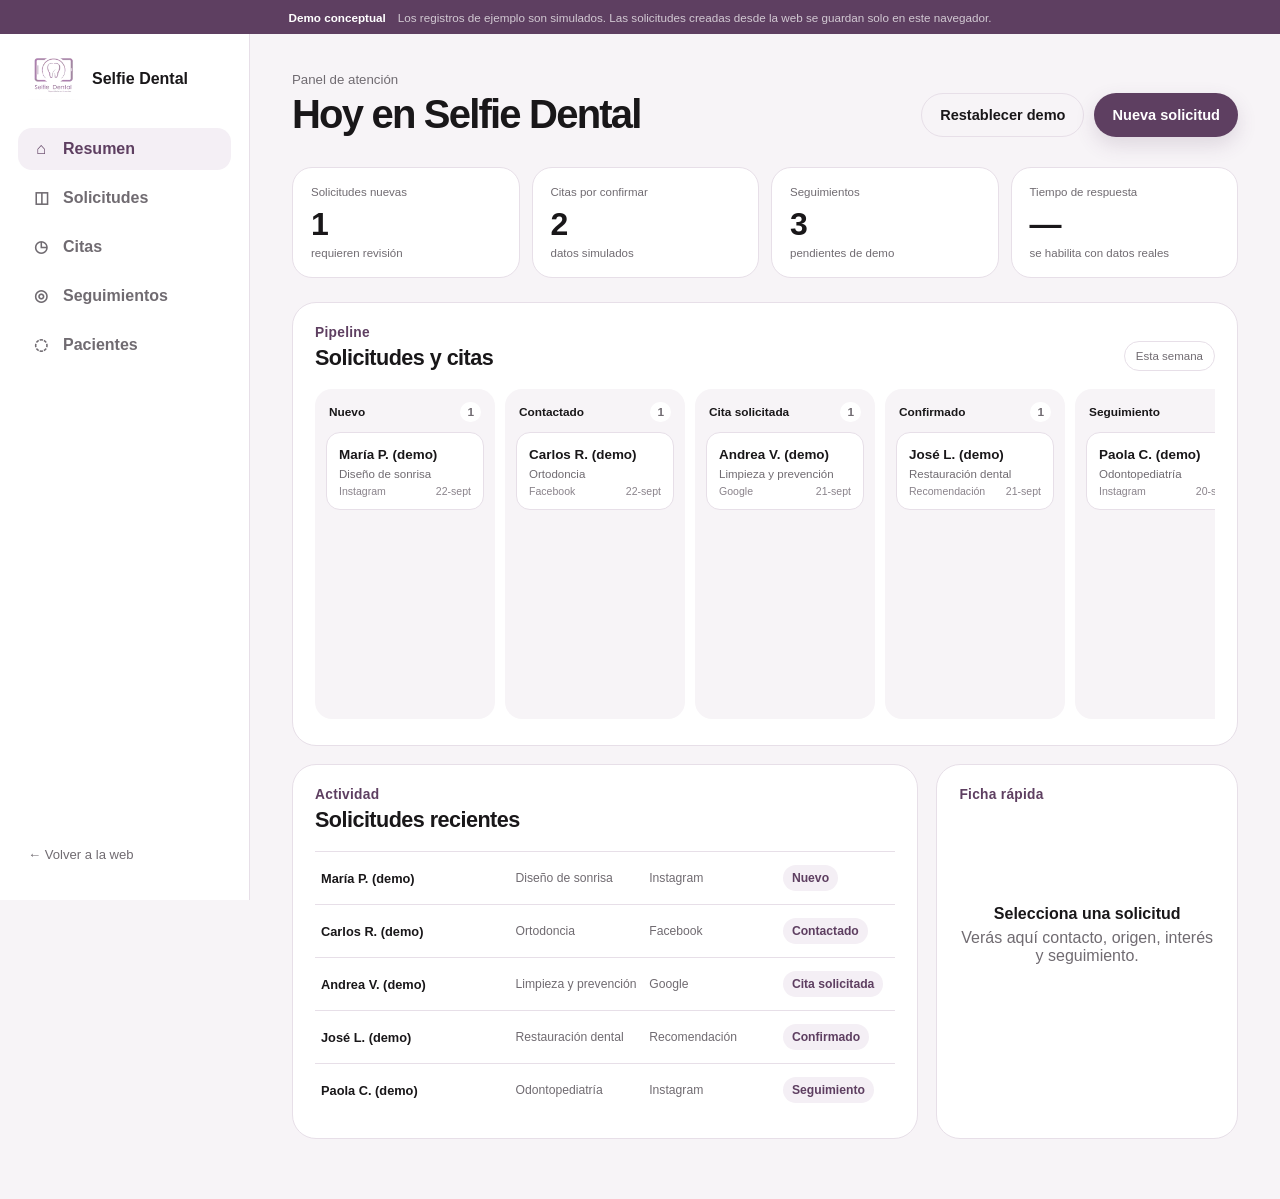
==== crm.html @ ddd836f1 "Add Selfie Dental web and CRM demo" ====
<!doctype html>
<html lang="es">
<head>
  <meta charset="utf-8" />
  <meta name="viewport" content="width=device-width,initial-scale=1" />
  <title>Selfie Dental — CRM demo</title>
  <link rel="stylesheet" href="styles.css" />
</head>
<body class="crm-body">
  <div class="crm-banner"><strong>Demo conceptual</strong><span>Los registros de ejemplo son simulados. Las solicitudes creadas desde la web se guardan solo en este navegador.</span></div>
  <div class="crm-layout">
    <aside class="crm-sidebar">
      <a href="index.html" class="crm-brand"><img src="assets/logo.webp" alt="Selfie Dental" /><span>Selfie Dental</span></a>
      <nav>
        <button class="side-item active"><span class="side-icon">⌂</span>Resumen</button>
        <button class="side-item"><span class="side-icon">◫</span>Solicitudes</button>
        <button class="side-item"><span class="side-icon">◷</span>Citas</button>
        <button class="side-item"><span class="side-icon">◎</span>Seguimientos</button>
        <button class="side-item"><span class="side-icon">◌</span>Pacientes</button>
      </nav>
      <div class="side-bottom"><a href="index.html">← Volver a la web</a></div>
    </aside>

    <main class="crm-main">
      <header class="crm-topbar">
        <div><p>Panel de atención</p><h1>Hoy en Selfie Dental</h1></div>
        <div class="crm-actions"><button class="link-button ghost" id="resetDemo">Restablecer demo</button><a class="link-button primary" href="index.html#tratamientos">Nueva solicitud</a></div>
      </header>

      <section class="metrics-row" aria-label="Métricas de demo">
        <article><small>Solicitudes nuevas</small><strong id="metricNew">0</strong><span>requieren revisión</span></article>
        <article><small>Citas por confirmar</small><strong>2</strong><span>datos simulados</span></article>
        <article><small>Seguimientos</small><strong>3</strong><span>pendientes de demo</span></article>
        <article><small>Tiempo de respuesta</small><strong>—</strong><span>se habilita con datos reales</span></article>
      </section>

      <section class="crm-section">
        <div class="crm-section-head"><div><p class="kicker">Pipeline</p><h2>Solicitudes y citas</h2></div><div class="filter-chip">Esta semana</div></div>
        <div class="pipeline" id="pipeline"></div>
      </section>

      <section class="crm-bottom-grid">
        <div class="crm-section recent-section">
          <div class="crm-section-head"><div><p class="kicker">Actividad</p><h2>Solicitudes recientes</h2></div></div>
          <div class="lead-table" id="leadTable"></div>
        </div>
        <aside class="crm-section focus-panel" id="leadDetail">
          <p class="kicker">Ficha rápida</p>
          <div class="empty-detail"><strong>Selecciona una solicitud</strong><span>Verás aquí contacto, origen, interés y seguimiento.</span></div>
        </aside>
      </section>
    </main>
  </div>
  <script src="crm.js"></script>
</body>
</html>
---- styles.css ----
:root{
  --lilac:#ab80ab;
  --plum:#5e3f61;
  --lavender:#f4eff5;
  --white:#fcfbfc;
  --ink:#191719;
  --muted:#706b71;
  --line:#e7dfe8;
  --green:#325843;
  --radius:26px;
  --shadow:0 24px 80px rgba(60,40,61,.12);
}
*{box-sizing:border-box}
html{scroll-behavior:smooth}
body{margin:0;background:var(--white);color:var(--ink);font-family:Manrope,"Avenir Next","Segoe UI",sans-serif;-webkit-font-smoothing:antialiased}
button,input,select,textarea{font:inherit}
button,a{color:inherit}
a{text-decoration:none}
button{cursor:pointer}
img{max-width:100%;display:block}
.section-shell{width:min(1400px,calc(100% - 64px));margin-inline:auto}
.kicker{margin:0 0 18px;color:var(--plum);font-size:.86rem;font-weight:700;letter-spacing:.02em}
.site-header{height:96px;width:min(1480px,calc(100% - 48px));margin:0 auto;display:grid;grid-template-columns:220px 1fr auto;align-items:center;gap:24px;position:relative;z-index:10}
.brand{display:flex;align-items:center;width:156px;height:62px;overflow:hidden}.brand img{width:140px;transform:translateY(-5px)}
.desktop-nav{display:flex;justify-content:center;gap:34px;font-size:.93rem}.desktop-nav a{position:relative;color:#4d494e}.desktop-nav a:after{content:"";position:absolute;left:0;right:100%;bottom:-8px;height:1px;background:var(--lilac);transition:right .25s ease}.desktop-nav a:hover:after{right:0}
.header-actions{display:flex;gap:10px;align-items:center}
.link-button{border:0;border-radius:999px;padding:13px 18px;display:inline-flex;align-items:center;justify-content:center;gap:8px;font-weight:700;font-size:.91rem;transition:transform .2s ease,box-shadow .2s ease,background .2s ease}.link-button:hover{transform:translateY(-1px)}
.link-button.primary{background:var(--plum);color:#fff;box-shadow:0 8px 20px rgba(94,63,97,.16)}.link-button.primary:hover{box-shadow:0 12px 28px rgba(94,63,97,.22)}
.link-button.ghost{background:transparent;border:1px solid var(--line)}.link-button.text-link{padding-inline:4px}.link-button.dark{background:var(--ink);color:#fff;margin-top:16px}.link-button.white{background:#fff;color:var(--plum)}.link-button.large{padding:16px 24px}
.hero{min-height:calc(100dvh - 96px);display:grid;grid-template-columns:.88fr 1.12fr;gap:56px;align-items:center;padding:54px 0 84px}
.hero-copy{padding-left:34px}.hero h1{font-size:clamp(3.6rem,6.8vw,7.8rem);line-height:.88;letter-spacing:-.065em;margin:0;max-width:780px;font-weight:650}.hero-lead{font-size:1.12rem;line-height:1.65;color:var(--muted);max-width:620px;margin:28px 0 0}.hero-actions{display:flex;align-items:center;gap:22px;margin-top:34px}.trust-row{display:flex;gap:25px;flex-wrap:wrap;margin-top:42px;font-size:.82rem;color:var(--muted)}.trust-row span{display:flex;align-items:center;gap:8px}.trust-row span:before{content:"";width:6px;height:6px;border-radius:50%;background:var(--lilac)}
.hero-visual{height:min(74dvh,780px);min-height:560px;position:relative;border-radius:42px;overflow:hidden;background:var(--lavender);box-shadow:var(--shadow)}.hero-photo{width:100%;height:100%;object-fit:cover;object-position:center;filter:saturate(.86) contrast(.96) brightness(1.03)}.visual-frame{position:absolute;inset:22px;border:1px solid rgba(255,255,255,.6);border-radius:29px;pointer-events:none}.hero-visual:after{content:"";position:absolute;inset:0;background:linear-gradient(180deg,rgba(25,23,25,0) 48%,rgba(25,23,25,.24));pointer-events:none}
.floating-card{position:absolute;z-index:2;background:rgba(252,251,252,.93);backdrop-filter:blur(18px);border:1px solid rgba(255,255,255,.8);border-radius:20px;box-shadow:0 18px 50px rgba(30,25,31,.13);display:flex;align-items:center;gap:12px}.appointment-card{left:28px;bottom:28px;padding:15px 18px}.location-card{right:28px;top:28px;padding:14px 18px;display:block}.floating-card small{display:block;color:var(--muted);font-size:.72rem;margin-bottom:3px}.floating-card strong{font-size:.9rem}.card-dot{width:10px;height:10px;border-radius:50%;background:var(--lilac);box-shadow:0 0 0 6px rgba(171,128,171,.16)}
.intent-strip{background:var(--lavender);padding:118px 0}.intent-inner{display:grid;grid-template-columns:.8fr 1.2fr;gap:90px}.intent-copy{position:sticky;top:140px;align-self:start}.intent-copy h2,.experience h2,.process h2,.services h2,.location h2{font-size:clamp(2.4rem,4.4vw,5.2rem);line-height:.96;letter-spacing:-.045em;margin:0}.intent-copy p:last-child{color:var(--muted);font-size:1rem;line-height:1.65;max-width:510px;margin-top:24px}.intent-list{border-top:1px solid rgba(94,63,97,.18)}.intent-item{width:100%;background:transparent;border:0;border-bottom:1px solid rgba(94,63,97,.18);padding:25px 4px;display:grid;grid-template-columns:48px 1fr auto;align-items:center;text-align:left;gap:16px;transition:padding .2s ease,background .2s ease}.intent-item:hover{padding-left:16px;background:rgba(255,255,255,.48)}.intent-item span{color:var(--lilac);font-size:.78rem}.intent-item strong{font-size:1.18rem}.intent-item small{color:var(--muted)}
.experience{padding:140px 0}.editorial-grid{display:grid;grid-template-columns:1.08fr .92fr;gap:80px;align-items:start}.editorial-copy>p:not(.kicker){max-width:700px;color:var(--muted);font-size:1.05rem;line-height:1.75;margin:28px 0}.clean-list{list-style:none;padding:0;margin:42px 0 0;display:grid;gap:16px}.clean-list li{display:flex;gap:13px;align-items:center;font-weight:650}.clean-list li span{width:9px;height:9px;border-radius:50%;background:var(--lilac)}
.editorial-media{display:grid;grid-template-columns:1fr 1fr;gap:18px;padding-top:74px}.portrait-card{grid-row:span 2;background:#fff;border:1px solid var(--line);border-radius:32px;overflow:hidden}.portrait-card img{width:100%;aspect-ratio:1/1.18;object-fit:cover;object-position:center}.portrait-meta{padding:22px}.portrait-meta small,.portrait-meta span{display:block;color:var(--muted);font-size:.78rem}.portrait-meta strong{display:block;margin:5px 0;font-size:1.05rem}.quote-card{background:var(--plum);color:#fff;border-radius:32px;padding:30px;min-height:260px;display:flex;flex-direction:column;justify-content:space-between}.quote-card p{font-size:1.8rem;line-height:1.05;letter-spacing:-.03em;margin:0}.quote-card span{font-size:.76rem;color:rgba(255,255,255,.68)}
.process{background:var(--ink);color:#fff;padding:132px 0}.process-grid{display:grid;grid-template-columns:.9fr 1.1fr;gap:100px}.process-intro .kicker{color:#d9bfdc}.process-intro p:not(.kicker){color:#bcb6bd;line-height:1.7;max-width:560px}.steps{list-style:none;margin:0;padding:0;border-top:1px solid rgba(255,255,255,.12)}.steps li{display:grid;grid-template-columns:56px 1fr;gap:20px;padding:24px 0;border-bottom:1px solid rgba(255,255,255,.12)}.steps>li>span{color:#cfa9d0;font-size:.76rem;padding-top:4px}.steps strong{font-size:1.15rem}.steps p{color:#aaa4ab;margin:6px 0 0;line-height:1.5}
.services{padding:140px 0}.services-head{display:grid;grid-template-columns:1.3fr .7fr;gap:70px;align-items:end;margin-bottom:62px}.services-head>p{color:var(--muted);line-height:1.7;max-width:430px}.service-grid{display:grid;grid-template-columns:1.2fr .8fr .8fr;grid-auto-rows:minmax(300px,auto);gap:16px}.service-card{border:1px solid var(--line);border-radius:30px;padding:28px;display:flex;flex-direction:column;background:#fff;min-height:300px}.service-card.large-card{grid-row:span 2;background:var(--lavender);min-height:616px}.service-index{font-size:.75rem;color:var(--lilac)}.service-card h3{font-size:2rem;letter-spacing:-.035em;margin:45px 0 14px}.large-card h3{font-size:3.7rem;margin-top:auto}.service-card p{color:var(--muted);line-height:1.6;max-width:390px}.service-card button{margin-top:auto;align-self:flex-start;border:0;background:transparent;color:var(--plum);padding:0;font-weight:750}
.conversion{padding:10px 0 130px}.conversion-card{background:var(--plum);color:#fff;border-radius:42px;padding:70px;display:grid;grid-template-columns:1fr auto;gap:70px;align-items:end;overflow:hidden;position:relative}.conversion-card:after{content:"";width:360px;height:360px;border:1px solid rgba(255,255,255,.16);border-radius:50%;position:absolute;right:-100px;top:-180px}.conversion-card .kicker{color:#dec8e0}.conversion-card h2{font-size:clamp(2.6rem,5vw,5.7rem);line-height:.95;letter-spacing:-.05em;margin:0;max-width:900px}
.location{padding:60px 0 140px;display:grid;grid-template-columns:.85fr 1.15fr;gap:80px;align-items:center}.location-copy>p:not(.kicker){color:var(--muted);line-height:1.7;max-width:580px}.location-actions{display:flex;gap:12px;margin-top:30px}.location-panel{height:520px;background:var(--lavender);border-radius:38px;position:relative;overflow:hidden;border:1px solid var(--line)}.map-pattern{position:absolute;inset:-50px;background-image:linear-gradient(28deg,transparent 46%,rgba(94,63,97,.08) 47%,rgba(94,63,97,.08) 49%,transparent 50%),linear-gradient(-28deg,transparent 46%,rgba(94,63,97,.08) 47%,rgba(94,63,97,.08) 49%,transparent 50%);background-size:90px 90px;transform:rotate(8deg)}.pin-card{position:absolute;left:50%;top:50%;transform:translate(-50%,-50%);background:#fff;border-radius:20px;padding:18px 22px;box-shadow:var(--shadow);display:flex;gap:13px;align-items:center}.pin{width:16px;height:16px;background:var(--plum);border-radius:50% 50% 50% 0;transform:rotate(-45deg)}.pin-card small{display:block;color:var(--muted);margin-top:4px}
.footer{border-top:1px solid var(--line);min-height:220px;padding:44px 0;display:flex;align-items:center;justify-content:space-between}.footer-brand img{width:120px;max-height:62px;object-fit:contain}.footer-brand p{margin:8px 0 0;color:var(--muted);font-size:.83rem}.footer-meta{display:flex;gap:24px;color:var(--muted);font-size:.82rem}
.booking-dialog{border:0;border-radius:34px;padding:0;width:min(760px,calc(100% - 28px));background:#fff;box-shadow:0 40px 120px rgba(30,20,31,.28)}.booking-dialog::backdrop{background:rgba(25,23,25,.54);backdrop-filter:blur(5px)}.booking-shell{padding:34px}.dialog-top{display:flex;justify-content:space-between;gap:20px;align-items:start}.dialog-top small{color:var(--lilac);font-weight:700}.dialog-top h2{font-size:2.4rem;letter-spacing:-.04em;margin:5px 0}.icon-close{width:42px;height:42px;border-radius:50%;border:1px solid var(--line);background:#fff;font-size:1.6rem;line-height:1}.dialog-lead{color:var(--muted);line-height:1.6;margin:0 0 28px}.form-grid{display:grid;grid-template-columns:1fr 1fr;gap:16px}.form-grid label{display:grid;gap:8px;font-size:.78rem;font-weight:750;color:#4e484f}.form-grid .wide{grid-column:1/-1}.form-grid input,.form-grid select,.form-grid textarea{border:1px solid var(--line);background:#fff;border-radius:15px;padding:14px 15px;outline:none;color:var(--ink)}.form-grid input:focus,.form-grid select:focus,.form-grid textarea:focus{border-color:var(--lilac);box-shadow:0 0 0 4px rgba(171,128,171,.13)}.form-note{margin-top:16px;padding:13px 15px;border-radius:14px;background:var(--lavender);color:var(--muted);font-size:.74rem;line-height:1.45}.dialog-actions{display:flex;gap:10px;margin-top:22px}.toast{position:fixed;left:50%;bottom:28px;transform:translate(-50%,120px);opacity:0;background:var(--ink);color:#fff;border-radius:999px;padding:13px 18px;font-size:.86rem;z-index:30;transition:.3s ease}.toast.show{transform:translate(-50%,0);opacity:1}
/* CRM */
.crm-body{background:#f7f4f7}.crm-banner{height:34px;background:var(--plum);color:#fff;display:flex;align-items:center;justify-content:center;gap:12px;font-size:.73rem}.crm-banner span{color:rgba(255,255,255,.72)}.crm-layout{min-height:calc(100dvh - 34px);display:grid;grid-template-columns:250px 1fr}.crm-sidebar{background:#fff;border-right:1px solid var(--line);padding:24px 18px;display:flex;flex-direction:column;position:sticky;top:0;height:calc(100dvh - 34px)}.crm-brand{display:flex;align-items:center;gap:12px;font-weight:800;padding:0 8px 28px}.crm-brand img{width:54px;height:42px;object-fit:contain}.crm-sidebar nav{display:grid;gap:6px}.side-item{border:0;background:transparent;border-radius:14px;padding:12px 13px;text-align:left;color:var(--muted);font-weight:680;display:flex;gap:12px;align-items:center}.side-item.active{background:var(--lavender);color:var(--plum)}.side-icon{width:20px;text-align:center}.side-bottom{margin-top:auto;padding:14px 10px;font-size:.82rem;color:var(--muted)}.crm-main{padding:38px 42px 60px;min-width:0}.crm-topbar{display:flex;justify-content:space-between;gap:20px;align-items:end;margin-bottom:30px}.crm-topbar p{margin:0;color:var(--muted);font-size:.83rem}.crm-topbar h1{margin:5px 0 0;font-size:2.5rem;letter-spacing:-.045em}.crm-actions{display:flex;gap:10px}.metrics-row{display:grid;grid-template-columns:repeat(4,1fr);gap:12px;margin-bottom:24px}.metrics-row article{background:#fff;border:1px solid var(--line);border-radius:20px;padding:18px}.metrics-row small,.metrics-row span{display:block;color:var(--muted);font-size:.72rem}.metrics-row strong{display:block;font-size:2rem;letter-spacing:-.04em;margin:8px 0 4px}.crm-section{background:#fff;border:1px solid var(--line);border-radius:24px;padding:22px}.crm-section-head{display:flex;align-items:end;justify-content:space-between;gap:20px;margin-bottom:18px}.crm-section-head .kicker{margin-bottom:5px}.crm-section-head h2{margin:0;font-size:1.35rem;letter-spacing:-.025em}.filter-chip{border:1px solid var(--line);padding:8px 11px;border-radius:999px;font-size:.72rem;color:var(--muted)}.pipeline{display:grid;grid-template-columns:repeat(5,minmax(180px,1fr));gap:10px;overflow:auto;padding-bottom:4px}.pipeline-col{background:#f7f4f7;border-radius:17px;padding:11px;min-height:330px}.pipeline-title{display:flex;justify-content:space-between;align-items:center;padding:2px 3px 10px;font-size:.74rem;font-weight:800}.count-badge{background:#fff;border-radius:999px;padding:3px 7px;color:var(--muted)}.lead-card{background:#fff;border:1px solid var(--line);border-radius:14px;padding:12px;margin-bottom:9px;cursor:pointer}.lead-card:hover{border-color:#cab3cc}.lead-card strong{font-size:.84rem}.lead-card p{font-size:.72rem;color:var(--muted);margin:5px 0}.lead-meta{display:flex;justify-content:space-between;gap:10px;color:#8a838b;font-size:.66rem}.crm-bottom-grid{display:grid;grid-template-columns:1.35fr .65fr;gap:18px;margin-top:18px}.lead-table{display:grid}.lead-row{display:grid;grid-template-columns:1.2fr .8fr .8fr .7fr;gap:12px;align-items:center;padding:13px 6px;border-top:1px solid var(--line);font-size:.76rem;cursor:pointer}.lead-row:hover{background:#fcfafd}.lead-row strong{font-size:.8rem}.lead-row span{color:var(--muted)}.status-pill{justify-self:start;border-radius:999px;padding:6px 9px;background:var(--lavender);color:var(--plum)!important;font-weight:750}.focus-panel{min-height:320px}.empty-detail{height:230px;display:flex;flex-direction:column;align-items:center;justify-content:center;text-align:center;color:var(--muted);gap:6px}.empty-detail strong{color:var(--ink)}.detail-card h3{font-size:1.55rem;letter-spacing:-.03em;margin:7px 0 4px}.detail-card>span{color:var(--muted);font-size:.77rem}.detail-list{margin-top:22px;display:grid;gap:12px}.detail-row{display:flex;justify-content:space-between;gap:16px;padding-bottom:10px;border-bottom:1px solid var(--line);font-size:.76rem}.detail-row span:first-child{color:var(--muted)}.detail-actions{display:grid;grid-template-columns:1fr 1fr;gap:8px;margin-top:18px}.detail-actions button{border:1px solid var(--line);background:#fff;border-radius:12px;padding:10px;font-weight:700;font-size:.74rem}
@media(max-width:1080px){.site-header{grid-template-columns:160px 1fr}.desktop-nav{display:none}.header-actions{justify-self:end}.hero{grid-template-columns:1fr;min-height:auto;padding-top:40px}.hero-copy{padding-left:0}.hero-visual{height:650px}.intent-inner,.editorial-grid,.process-grid,.location{grid-template-columns:1fr;gap:60px}.intent-copy{position:static}.services-head{grid-template-columns:1fr}.service-grid{grid-template-columns:1fr 1fr}.large-card{grid-column:1/-1!important;grid-row:auto!important;min-height:440px!important}.conversion-card{grid-template-columns:1fr}.metrics-row{grid-template-columns:1fr 1fr}.crm-layout{grid-template-columns:78px 1fr}.crm-sidebar{padding:18px 10px}.crm-brand span,.side-item:not(.active){font-size:0}.side-item{justify-content:center}.side-item.active{font-size:0}.side-icon{font-size:1rem}.side-bottom{display:none}.crm-main{padding:30px 24px}.crm-bottom-grid{grid-template-columns:1fr}}
@media(max-width:720px){.section-shell{width:min(100% - 30px,1400px)}.site-header{height:80px;width:calc(100% - 28px);grid-template-columns:110px 1fr}.brand{width:110px;height:52px}.brand img{width:105px}.desktop-only{display:none!important}.link-button{font-size:.8rem;padding:11px 14px}.hero{padding:34px 0 60px;gap:36px}.hero h1{font-size:clamp(3.25rem,16vw,5.6rem)}.hero-lead{font-size:1rem}.hero-actions{align-items:flex-start;flex-direction:column;gap:10px}.trust-row{margin-top:28px;gap:12px 20px}.hero-visual{height:470px;min-height:0;border-radius:28px}.visual-frame{inset:14px;border-radius:19px}.appointment-card{left:18px;bottom:18px}.location-card{display:none}.intent-strip{padding:82px 0}.intent-item{grid-template-columns:36px 1fr}.intent-item small{display:none}.experience,.services{padding:90px 0}.editorial-media{grid-template-columns:1fr;padding-top:0}.portrait-card{grid-row:auto}.quote-card{min-height:220px}.process{padding:88px 0}.service-grid{grid-template-columns:1fr}.large-card{grid-column:auto!important;min-height:390px!important}.large-card h3{font-size:2.7rem}.conversion{padding-bottom:90px}.conversion-card{padding:38px 28px;border-radius:28px;gap:34px}.location{padding:20px 0 90px}.location-actions{flex-direction:column;align-items:flex-start}.location-panel{height:380px}.footer{align-items:flex-start;gap:40px;flex-direction:column}.footer-meta{flex-wrap:wrap}.form-grid{grid-template-columns:1fr}.form-grid .wide{grid-column:auto}.booking-shell{padding:24px}.dialog-actions{flex-direction:column}.crm-banner{height:auto;padding:8px 12px;text-align:center;flex-direction:column;gap:2px}.crm-layout{grid-template-columns:1fr}.crm-sidebar{display:none}.crm-main{padding:22px 14px 40px}.crm-topbar{align-items:flex-start;flex-direction:column}.crm-topbar h1{font-size:2rem}.crm-actions{width:100%;flex-wrap:wrap}.metrics-row{grid-template-columns:1fr 1fr}.metrics-row article{padding:14px}.pipeline{grid-template-columns:repeat(5,230px)}.crm-bottom-grid{grid-template-columns:1fr}.lead-row{grid-template-columns:1fr .8fr}.lead-row>*:nth-child(3),.lead-row>*:nth-child(4){display:none}}
@media(prefers-reduced-motion:reduce){*{scroll-behavior:auto!important;transition:none!important}}
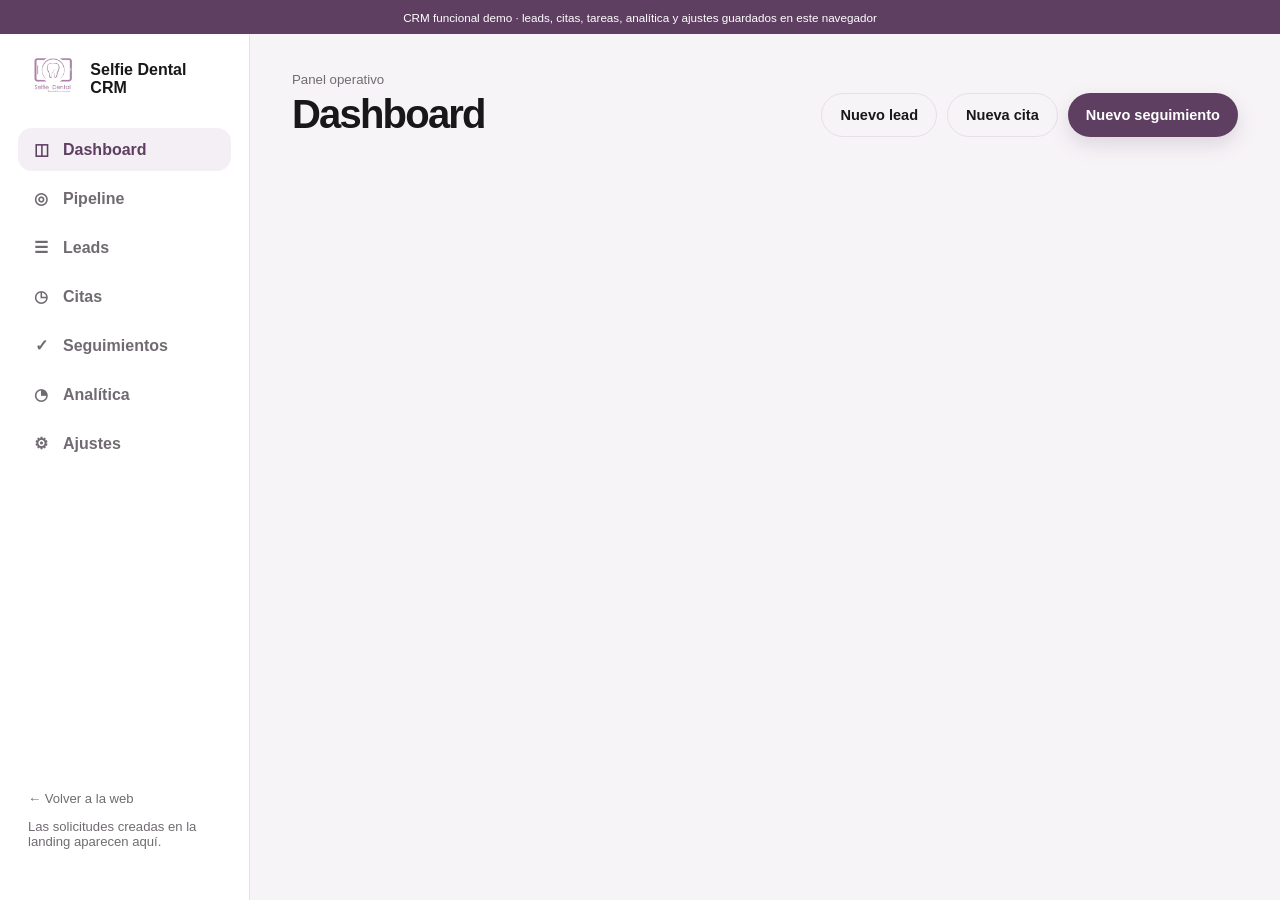
==== commit 2f10a706: "Build functional CRM shell" ====
--- a/crm.html
+++ b/crm.html
@@ -1,56 +1 @@
-<!doctype html>
-<html lang="es">
-<head>
-  <meta charset="utf-8" />
-  <meta name="viewport" content="width=device-width,initial-scale=1" />
-  <title>Selfie Dental — CRM demo</title>
-  <link rel="stylesheet" href="styles.css" />
-</head>
-<body class="crm-body">
-  <div class="crm-banner"><strong>Demo conceptual</strong><span>Los registros de ejemplo son simulados. Las solicitudes creadas desde la web se guardan solo en este navegador.</span></div>
-  <div class="crm-layout">
-    <aside class="crm-sidebar">
-      <a href="index.html" class="crm-brand"><img src="assets/logo.webp" alt="Selfie Dental" /><span>Selfie Dental</span></a>
-      <nav>
-        <button class="side-item active"><span class="side-icon">⌂</span>Resumen</button>
-        <button class="side-item"><span class="side-icon">◫</span>Solicitudes</button>
-        <button class="side-item"><span class="side-icon">◷</span>Citas</button>
-        <button class="side-item"><span class="side-icon">◎</span>Seguimientos</button>
-        <button class="side-item"><span class="side-icon">◌</span>Pacientes</button>
-      </nav>
-      <div class="side-bottom"><a href="index.html">← Volver a la web</a></div>
-    </aside>
-
-    <main class="crm-main">
-      <header class="crm-topbar">
-        <div><p>Panel de atención</p><h1>Hoy en Selfie Dental</h1></div>
-        <div class="crm-actions"><button class="link-button ghost" id="resetDemo">Restablecer demo</button><a class="link-button primary" href="index.html#tratamientos">Nueva solicitud</a></div>
-      </header>
-
-      <section class="metrics-row" aria-label="Métricas de demo">
-        <article><small>Solicitudes nuevas</small><strong id="metricNew">0</strong><span>requieren revisión</span></article>
-        <article><small>Citas por confirmar</small><strong>2</strong><span>datos simulados</span></article>
-        <article><small>Seguimientos</small><strong>3</strong><span>pendientes de demo</span></article>
-        <article><small>Tiempo de respuesta</small><strong>—</strong><span>se habilita con datos reales</span></article>
-      </section>
-
-      <section class="crm-section">
-        <div class="crm-section-head"><div><p class="kicker">Pipeline</p><h2>Solicitudes y citas</h2></div><div class="filter-chip">Esta semana</div></div>
-        <div class="pipeline" id="pipeline"></div>
-      </section>
-
-      <section class="crm-bottom-grid">
-        <div class="crm-section recent-section">
-          <div class="crm-section-head"><div><p class="kicker">Actividad</p><h2>Solicitudes recientes</h2></div></div>
-          <div class="lead-table" id="leadTable"></div>
-        </div>
-        <aside class="crm-section focus-panel" id="leadDetail">
-          <p class="kicker">Ficha rápida</p>
-          <div class="empty-detail"><strong>Selecciona una solicitud</strong><span>Verás aquí contacto, origen, interés y seguimiento.</span></div>
-        </aside>
-      </section>
-    </main>
-  </div>
-  <script src="crm.js"></script>
-</body>
-</html>
+<!doctype html><html lang="es"><head><meta charset="utf-8"><meta name="viewport" content="width=device-width,initial-scale=1"><meta name="description" content="CRM funcional demo para Selfie Dental"><title>CRM · Selfie Dental</title><link rel="stylesheet" href="styles.css"></head><body class="crm-body"><div class="crm-banner">CRM funcional demo · leads, citas, tareas, analítica y ajustes guardados en este navegador</div><div class="crm-layout"><aside class="crm-sidebar"><div class="crm-brand"><img src="assets/logo.webp" alt="Selfie Dental"><span>Selfie Dental CRM</span></div><nav><button class="side-item active" data-view="dashboard"><span class="side-icon">◫</span><span>Dashboard</span></button><button class="side-item" data-view="pipeline"><span class="side-icon">◎</span><span>Pipeline</span></button><button class="side-item" data-view="leads"><span class="side-icon">☰</span><span>Leads</span></button><button class="side-item" data-view="appointments"><span class="side-icon">◷</span><span>Citas</span></button><button class="side-item" data-view="tasks"><span class="side-icon">✓</span><span>Seguimientos</span></button><button class="side-item" data-view="analytics"><span class="side-icon">◔</span><span>Analítica</span></button><button class="side-item" data-view="settings"><span class="side-icon">⚙</span><span>Ajustes</span></button></nav><div class="side-bottom"><a href="index.html">← Volver a la web</a><p>Las solicitudes creadas en la landing aparecen aquí.</p></div></aside><main class="crm-main"><div class="crm-topbar"><div><p id="crmCaption">Panel operativo</p><h1 id="crmTitle">Dashboard</h1></div><div class="crm-actions"><button class="link-button ghost" id="openLeadBtn">Nuevo lead</button><button class="link-button ghost" id="openAppointmentBtn">Nueva cita</button><button class="link-button primary" id="openTaskBtn">Nuevo seguimiento</button></div></div><div id="crmView"></div></main></div><dialog class="booking-dialog crm-modal" id="entityDialog"><form class="booking-shell" id="entityForm"><div class="dialog-top"><div><small>Selfie Dental CRM</small><h2 id="dialogTitle">Nuevo registro</h2></div><button type="button" class="icon-close" id="closeEntityDialog">&times;</button></div><input type="hidden" name="mode"><input type="hidden" name="entityType"><input type="hidden" name="entityId"><div class="form-grid" id="entityFields"></div><div class="dialog-actions"><button type="submit" class="link-button primary large">Guardar</button><button type="button" class="link-button ghost large" id="cancelEntityDialog">Cancelar</button></div></form></dialog><div class="toast" id="crmToast"></div><script src="crm.js"></script></body></html>
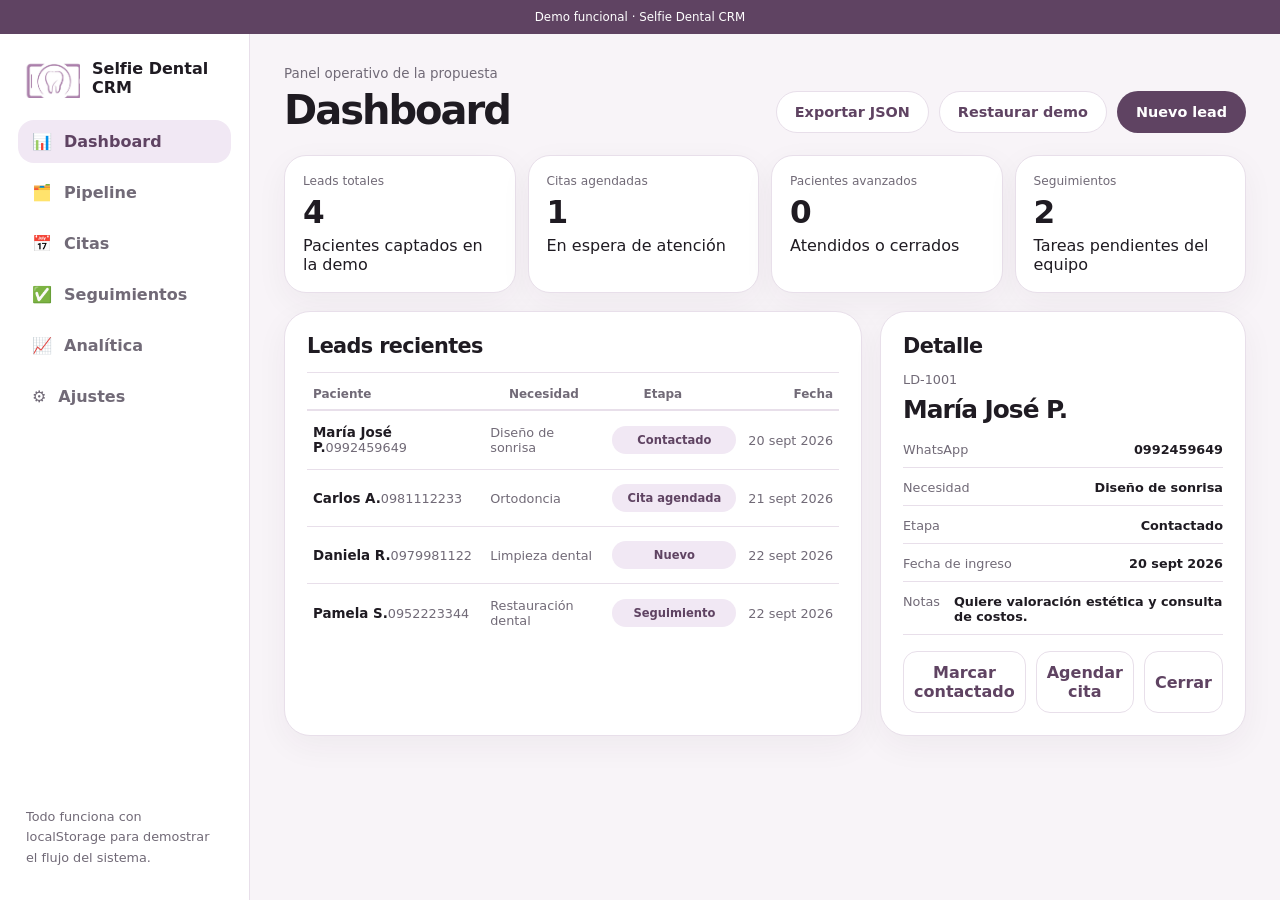
==== commit 21c8073a: "feat: update Selfie Dental demo to v4" ====
--- a/crm.html
+++ b/crm.html
@@ -1 +1,212 @@
-<!doctype html><html lang="es"><head><meta charset="utf-8"><meta name="viewport" content="width=device-width,initial-scale=1"><meta name="description" content="CRM funcional demo para Selfie Dental"><title>CRM · Selfie Dental</title><link rel="stylesheet" href="styles.css"></head><body class="crm-body"><div class="crm-banner">CRM funcional demo · leads, citas, tareas, analítica y ajustes guardados en este navegador</div><div class="crm-layout"><aside class="crm-sidebar"><div class="crm-brand"><img src="assets/logo.webp" alt="Selfie Dental"><span>Selfie Dental CRM</span></div><nav><button class="side-item active" data-view="dashboard"><span class="side-icon">◫</span><span>Dashboard</span></button><button class="side-item" data-view="pipeline"><span class="side-icon">◎</span><span>Pipeline</span></button><button class="side-item" data-view="leads"><span class="side-icon">☰</span><span>Leads</span></button><button class="side-item" data-view="appointments"><span class="side-icon">◷</span><span>Citas</span></button><button class="side-item" data-view="tasks"><span class="side-icon">✓</span><span>Seguimientos</span></button><button class="side-item" data-view="analytics"><span class="side-icon">◔</span><span>Analítica</span></button><button class="side-item" data-view="settings"><span class="side-icon">⚙</span><span>Ajustes</span></button></nav><div class="side-bottom"><a href="index.html">← Volver a la web</a><p>Las solicitudes creadas en la landing aparecen aquí.</p></div></aside><main class="crm-main"><div class="crm-topbar"><div><p id="crmCaption">Panel operativo</p><h1 id="crmTitle">Dashboard</h1></div><div class="crm-actions"><button class="link-button ghost" id="openLeadBtn">Nuevo lead</button><button class="link-button ghost" id="openAppointmentBtn">Nueva cita</button><button class="link-button primary" id="openTaskBtn">Nuevo seguimiento</button></div></div><div id="crmView"></div></main></div><dialog class="booking-dialog crm-modal" id="entityDialog"><form class="booking-shell" id="entityForm"><div class="dialog-top"><div><small>Selfie Dental CRM</small><h2 id="dialogTitle">Nuevo registro</h2></div><button type="button" class="icon-close" id="closeEntityDialog">&times;</button></div><input type="hidden" name="mode"><input type="hidden" name="entityType"><input type="hidden" name="entityId"><div class="form-grid" id="entityFields"></div><div class="dialog-actions"><button type="submit" class="link-button primary large">Guardar</button><button type="button" class="link-button ghost large" id="cancelEntityDialog">Cancelar</button></div></form></dialog><div class="toast" id="crmToast"></div><script src="crm.js"></script></body></html>+<!doctype html>
+<html lang="es">
+<head>
+  <meta charset="utf-8" />
+  <meta name="viewport" content="width=device-width,initial-scale=1" />
+  <meta name="description" content="CRM demo Selfie Dental" />
+  <title>CRM — Selfie Dental</title>
+  <link rel="stylesheet" href="styles.css" />
+</head>
+<body class="crm-body">
+  <div class="crm-banner">Demo funcional · Selfie Dental CRM</div>
+  <div class="crm-layout">
+    <aside class="crm-sidebar">
+      <div class="crm-brand">
+        <img src="assets/logo-symbol.png" alt="Selfie Dental" />
+        <span>Selfie Dental CRM</span>
+      </div>
+      <nav>
+        <button class="side-item active" data-view="dashboard"><span>📊</span><span>Dashboard</span></button>
+        <button class="side-item" data-view="pipeline"><span>🗂️</span><span>Pipeline</span></button>
+        <button class="side-item" data-view="appointments"><span>📅</span><span>Citas</span></button>
+        <button class="side-item" data-view="tasks"><span>✅</span><span>Seguimientos</span></button>
+        <button class="side-item" data-view="analytics"><span>📈</span><span>Analítica</span></button>
+        <button class="side-item" data-view="settings"><span>⚙️</span><span>Ajustes</span></button>
+      </nav>
+      <div class="side-bottom">
+        Todo funciona con localStorage para demostrar el flujo del sistema.
+      </div>
+    </aside>
+
+    <main class="crm-main">
+      <div class="crm-topbar">
+        <div>
+          <p>Panel operativo de la propuesta</p>
+          <h1 id="viewTitle">Dashboard</h1>
+        </div>
+        <div class="crm-actions">
+          <button class="link-button ghost" id="exportDataBtn">Exportar JSON</button>
+          <button class="link-button ghost" id="seedDemoBtn">Restaurar demo</button>
+          <button class="link-button primary" id="newLeadBtn">Nuevo lead</button>
+        </div>
+      </div>
+
+      <section id="dashboardView" class="view-section">
+        <div class="metrics-row" id="metricsRow"></div>
+        <div class="crm-bottom-grid">
+          <section class="crm-section">
+            <div class="crm-section-head"><h2>Leads recientes</h2></div>
+            <div id="recentLeads" class="lead-table"></div>
+          </section>
+          <section class="crm-section">
+            <div class="crm-section-head"><h2>Detalle</h2></div>
+            <div id="leadDetail" class="empty-detail"><strong>Selecciona un lead</strong><span>Haz clic en cualquier lead para ver su detalle.</span></div>
+          </section>
+        </div>
+      </section>
+
+      <section id="pipelineView" class="view-section hidden">
+        <section class="crm-section">
+          <div class="crm-section-head"><h2>Pipeline de pacientes</h2></div>
+          <div id="pipelineBoard" class="pipeline"></div>
+        </section>
+      </section>
+
+      <section id="appointmentsView" class="view-section hidden">
+        <section class="crm-section">
+          <div class="crm-section-head">
+            <h2>Citas agendadas</h2>
+            <button class="link-button ghost" id="newAppointmentBtn">Nueva cita</button>
+          </div>
+          <div id="appointmentsTable"></div>
+        </section>
+      </section>
+
+      <section id="tasksView" class="view-section hidden">
+        <section class="crm-section">
+          <div class="crm-section-head">
+            <h2>Seguimientos y tareas</h2>
+            <button class="link-button ghost" id="newTaskBtn">Nueva tarea</button>
+          </div>
+          <div id="tasksList" class="task-list"></div>
+        </section>
+      </section>
+
+      <section id="analyticsView" class="view-section hidden">
+        <div class="full-width-grid crm-bottom-grid">
+          <section class="crm-section">
+            <div class="crm-section-head"><h2>Conversión por etapa</h2></div>
+            <div id="analyticsBars" class="bar-list"></div>
+          </section>
+          <section class="crm-section">
+            <div class="crm-section-head"><h2>Resumen</h2></div>
+            <div id="analyticsSummary" class="detail-list"></div>
+          </section>
+        </div>
+      </section>
+
+      <section id="settingsView" class="view-section hidden">
+        <div class="full-width-grid crm-bottom-grid">
+          <section class="crm-section">
+            <div class="crm-section-head"><h2>Canales conectados</h2></div>
+            <div class="detail-list">
+              <div class="detail-row"><span>Sitio web</span><strong>Activo</strong></div>
+              <div class="detail-row"><span>WhatsApp</span><strong>Listo para integrar</strong></div>
+              <div class="detail-row"><span>Base de pacientes</span><strong>Demo local</strong></div>
+            </div>
+            <p class="helper-text">Aquí podrían ir integraciones reales con WhatsApp, usuarios, permisos, recordatorios y automatizaciones.</p>
+          </section>
+          <section class="crm-section">
+            <div class="crm-section-head"><h2>Acciones rápidas</h2></div>
+            <div class="settings-actions">
+              <button class="link-button ghost" id="clearStorageBtn">Vaciar localStorage</button>
+              <a class="link-button ghost" href="index.html">Volver a la web</a>
+            </div>
+          </section>
+        </div>
+      </section>
+    </main>
+  </div>
+
+  <dialog class="booking-dialog crm-modal" id="leadDialog">
+    <div class="booking-shell">
+      <div class="dialog-top">
+        <div><small>Lead</small><h2>Crear nuevo lead</h2></div>
+        <button class="icon-close" type="button" data-close-dialog="leadDialog">×</button>
+      </div>
+      <form id="leadForm" class="form-grid">
+        <label>Nombre<input name="name" required type="text" /></label>
+        <label>WhatsApp<input name="phone" required type="tel" /></label>
+        <label>Necesidad
+          <select name="intent">
+            <option>Diseño de sonrisa</option>
+            <option>Ortodoncia</option>
+            <option>Limpieza dental</option>
+            <option>Restauración dental</option>
+            <option>Odontopediatría</option>
+            <option>Valoración por molestia</option>
+          </select>
+        </label>
+        <label>Etapa
+          <select name="stage">
+            <option value="new">Nuevo</option>
+            <option value="contacted">Contactado</option>
+            <option value="scheduled">Cita agendada</option>
+            <option value="attended">Atendido</option>
+            <option value="followup">Seguimiento</option>
+            <option value="closed">Cerrado</option>
+          </select>
+        </label>
+        <label class="wide">Notas<textarea name="notes" rows="4"></textarea></label>
+        <div class="wide dialog-actions"><button class="link-button primary" type="submit">Guardar lead</button></div>
+      </form>
+    </div>
+  </dialog>
+
+  <dialog class="booking-dialog crm-modal" id="appointmentDialog">
+    <div class="booking-shell">
+      <div class="dialog-top">
+        <div><small>Cita</small><h2>Agendar cita</h2></div>
+        <button class="icon-close" type="button" data-close-dialog="appointmentDialog">×</button>
+      </div>
+      <form id="appointmentForm" class="form-grid">
+        <label>Paciente<input name="patient" required type="text" /></label>
+        <label>Servicio<input name="service" required type="text" /></label>
+        <label>Fecha<input name="date" required type="date" /></label>
+        <label>Hora<input name="time" required type="time" /></label>
+        <label>Estado
+          <select name="status">
+            <option>Confirmada</option>
+            <option>Pendiente</option>
+            <option>Completada</option>
+          </select>
+        </label>
+        <label>Canal
+          <select name="channel">
+            <option>Web</option>
+            <option>WhatsApp</option>
+            <option>Manual</option>
+          </select>
+        </label>
+        <div class="wide dialog-actions"><button class="link-button primary" type="submit">Guardar cita</button></div>
+      </form>
+    </div>
+  </dialog>
+
+  <dialog class="booking-dialog crm-modal" id="taskDialog">
+    <div class="booking-shell">
+      <div class="dialog-top">
+        <div><small>Seguimiento</small><h2>Nueva tarea</h2></div>
+        <button class="icon-close" type="button" data-close-dialog="taskDialog">×</button>
+      </div>
+      <form id="taskForm" class="form-grid">
+        <label>Título<input name="title" required type="text" /></label>
+        <label>Responsable<input name="owner" required type="text" /></label>
+        <label>Fecha límite<input name="due" required type="date" /></label>
+        <label>Prioridad
+          <select name="priority">
+            <option>Alta</option>
+            <option>Media</option>
+            <option>Baja</option>
+          </select>
+        </label>
+        <label class="wide">Detalle<textarea name="detail" rows="4"></textarea></label>
+        <div class="wide dialog-actions"><button class="link-button primary" type="submit">Guardar tarea</button></div>
+      </form>
+    </div>
+  </dialog>
+
+  <div id="toast" class="toast"></div>
+  <script src="crm.js"></script>
+</body>
+</html>
--- a/styles.css
+++ b/styles.css
@@ -1,47 +1,46 @@
 :root{
-  --lilac:#ab80ab;
-  --plum:#5e3f61;
-  --lavender:#f4eff5;
-  --white:#fcfbfc;
-  --ink:#191719;
-  --muted:#706b71;
-  --line:#e7dfe8;
-  --green:#325843;
-  --radius:26px;
-  --shadow:0 24px 80px rgba(60,40,61,.12);
+  --bg:#fcfbfd;
+  --surface:#ffffff;
+  --surface-2:#f7f2f8;
+  --lavender:#f1e8f4;
+  --lilac:#ad84ad;
+  --plum:#5f4362;
+  --plum-deep:#412846;
+  --ink:#1f1b22;
+  --muted:#716a77;
+  --line:#e8dfea;
+  --shadow:0 20px 60px rgba(58,39,61,.11);
 }
 *{box-sizing:border-box}
 html{scroll-behavior:smooth}
-body{margin:0;background:var(--white);color:var(--ink);font-family:Manrope,"Avenir Next","Segoe UI",sans-serif;-webkit-font-smoothing:antialiased}
-button,input,select,textarea{font:inherit}
-button,a{color:inherit}
-a{text-decoration:none}
-button{cursor:pointer}
-img{max-width:100%;display:block}
-.section-shell{width:min(1400px,calc(100% - 64px));margin-inline:auto}
-.kicker{margin:0 0 18px;color:var(--plum);font-size:.86rem;font-weight:700;letter-spacing:.02em}
-.site-header{height:96px;width:min(1480px,calc(100% - 48px));margin:0 auto;display:grid;grid-template-columns:220px 1fr auto;align-items:center;gap:24px;position:relative;z-index:10}
-.brand{display:flex;align-items:center;width:156px;height:62px;overflow:hidden}.brand img{width:140px;transform:translateY(-5px)}
-.desktop-nav{display:flex;justify-content:center;gap:34px;font-size:.93rem}.desktop-nav a{position:relative;color:#4d494e}.desktop-nav a:after{content:"";position:absolute;left:0;right:100%;bottom:-8px;height:1px;background:var(--lilac);transition:right .25s ease}.desktop-nav a:hover:after{right:0}
+body{margin:0;background:var(--bg);color:var(--ink);font-family:Inter,ui-sans-serif,system-ui,-apple-system,BlinkMacSystemFont,"Segoe UI",sans-serif}
+a{text-decoration:none;color:inherit}img{display:block;max-width:100%}button,input,textarea,select{font:inherit}button{cursor:pointer}
+.hidden{display:none!important}.section-shell{width:min(1180px,calc(100% - 40px));margin:0 auto}.kicker{margin:0 0 10px;color:var(--lilac);text-transform:uppercase;letter-spacing:.14em;font-size:.75rem;font-weight:800}.light-kicker{color:#f1e7f5}h1,h2,h3,p{margin:0}
+
+.site-header{position:sticky;top:14px;z-index:30;width:min(1200px,calc(100% - 24px));margin:14px auto 0;display:grid;grid-template-columns:auto 1fr auto;gap:20px;align-items:center;background:rgba(255,255,255,.82);backdrop-filter:blur(20px);padding:12px 16px;border-radius:999px;border:1px solid rgba(255,255,255,.8);box-shadow:var(--shadow)}
+.brand{display:flex;align-items:center;gap:12px;min-width:0}.brand img{width:64px;height:44px;object-fit:contain;border-radius:10px;background:#fff}.brand-copy strong{display:block;font-size:1rem;letter-spacing:-.03em}.brand-copy span{display:block;font-size:.76rem;color:var(--muted)}
+.desktop-nav{display:flex;justify-content:center;gap:24px;font-size:.9rem;color:var(--muted)}.desktop-nav a:hover{color:var(--plum)}
 .header-actions{display:flex;gap:10px;align-items:center}
-.link-button{border:0;border-radius:999px;padding:13px 18px;display:inline-flex;align-items:center;justify-content:center;gap:8px;font-weight:700;font-size:.91rem;transition:transform .2s ease,box-shadow .2s ease,background .2s ease}.link-button:hover{transform:translateY(-1px)}
-.link-button.primary{background:var(--plum);color:#fff;box-shadow:0 8px 20px rgba(94,63,97,.16)}.link-button.primary:hover{box-shadow:0 12px 28px rgba(94,63,97,.22)}
-.link-button.ghost{background:transparent;border:1px solid var(--line)}.link-button.text-link{padding-inline:4px}.link-button.dark{background:var(--ink);color:#fff;margin-top:16px}.link-button.white{background:#fff;color:var(--plum)}.link-button.large{padding:16px 24px}
-.hero{min-height:calc(100dvh - 96px);display:grid;grid-template-columns:.88fr 1.12fr;gap:56px;align-items:center;padding:54px 0 84px}
-.hero-copy{padding-left:34px}.hero h1{font-size:clamp(3.6rem,6.8vw,7.8rem);line-height:.88;letter-spacing:-.065em;margin:0;max-width:780px;font-weight:650}.hero-lead{font-size:1.12rem;line-height:1.65;color:var(--muted);max-width:620px;margin:28px 0 0}.hero-actions{display:flex;align-items:center;gap:22px;margin-top:34px}.trust-row{display:flex;gap:25px;flex-wrap:wrap;margin-top:42px;font-size:.82rem;color:var(--muted)}.trust-row span{display:flex;align-items:center;gap:8px}.trust-row span:before{content:"";width:6px;height:6px;border-radius:50%;background:var(--lilac)}
-.hero-visual{height:min(74dvh,780px);min-height:560px;position:relative;border-radius:42px;overflow:hidden;background:var(--lavender);box-shadow:var(--shadow)}.hero-photo{width:100%;height:100%;object-fit:cover;object-position:center;filter:saturate(.86) contrast(.96) brightness(1.03)}.visual-frame{position:absolute;inset:22px;border:1px solid rgba(255,255,255,.6);border-radius:29px;pointer-events:none}.hero-visual:after{content:"";position:absolute;inset:0;background:linear-gradient(180deg,rgba(25,23,25,0) 48%,rgba(25,23,25,.24));pointer-events:none}
-.floating-card{position:absolute;z-index:2;background:rgba(252,251,252,.93);backdrop-filter:blur(18px);border:1px solid rgba(255,255,255,.8);border-radius:20px;box-shadow:0 18px 50px rgba(30,25,31,.13);display:flex;align-items:center;gap:12px}.appointment-card{left:28px;bottom:28px;padding:15px 18px}.location-card{right:28px;top:28px;padding:14px 18px;display:block}.floating-card small{display:block;color:var(--muted);font-size:.72rem;margin-bottom:3px}.floating-card strong{font-size:.9rem}.card-dot{width:10px;height:10px;border-radius:50%;background:var(--lilac);box-shadow:0 0 0 6px rgba(171,128,171,.16)}
-.intent-strip{background:var(--lavender);padding:118px 0}.intent-inner{display:grid;grid-template-columns:.8fr 1.2fr;gap:90px}.intent-copy{position:sticky;top:140px;align-self:start}.intent-copy h2,.experience h2,.process h2,.services h2,.location h2{font-size:clamp(2.4rem,4.4vw,5.2rem);line-height:.96;letter-spacing:-.045em;margin:0}.intent-copy p:last-child{color:var(--muted);font-size:1rem;line-height:1.65;max-width:510px;margin-top:24px}.intent-list{border-top:1px solid rgba(94,63,97,.18)}.intent-item{width:100%;background:transparent;border:0;border-bottom:1px solid rgba(94,63,97,.18);padding:25px 4px;display:grid;grid-template-columns:48px 1fr auto;align-items:center;text-align:left;gap:16px;transition:padding .2s ease,background .2s ease}.intent-item:hover{padding-left:16px;background:rgba(255,255,255,.48)}.intent-item span{color:var(--lilac);font-size:.78rem}.intent-item strong{font-size:1.18rem}.intent-item small{color:var(--muted)}
-.experience{padding:140px 0}.editorial-grid{display:grid;grid-template-columns:1.08fr .92fr;gap:80px;align-items:start}.editorial-copy>p:not(.kicker){max-width:700px;color:var(--muted);font-size:1.05rem;line-height:1.75;margin:28px 0}.clean-list{list-style:none;padding:0;margin:42px 0 0;display:grid;gap:16px}.clean-list li{display:flex;gap:13px;align-items:center;font-weight:650}.clean-list li span{width:9px;height:9px;border-radius:50%;background:var(--lilac)}
-.editorial-media{display:grid;grid-template-columns:1fr 1fr;gap:18px;padding-top:74px}.portrait-card{grid-row:span 2;background:#fff;border:1px solid var(--line);border-radius:32px;overflow:hidden}.portrait-card img{width:100%;aspect-ratio:1/1.18;object-fit:cover;object-position:center}.portrait-meta{padding:22px}.portrait-meta small,.portrait-meta span{display:block;color:var(--muted);font-size:.78rem}.portrait-meta strong{display:block;margin:5px 0;font-size:1.05rem}.quote-card{background:var(--plum);color:#fff;border-radius:32px;padding:30px;min-height:260px;display:flex;flex-direction:column;justify-content:space-between}.quote-card p{font-size:1.8rem;line-height:1.05;letter-spacing:-.03em;margin:0}.quote-card span{font-size:.76rem;color:rgba(255,255,255,.68)}
-.process{background:var(--ink);color:#fff;padding:132px 0}.process-grid{display:grid;grid-template-columns:.9fr 1.1fr;gap:100px}.process-intro .kicker{color:#d9bfdc}.process-intro p:not(.kicker){color:#bcb6bd;line-height:1.7;max-width:560px}.steps{list-style:none;margin:0;padding:0;border-top:1px solid rgba(255,255,255,.12)}.steps li{display:grid;grid-template-columns:56px 1fr;gap:20px;padding:24px 0;border-bottom:1px solid rgba(255,255,255,.12)}.steps>li>span{color:#cfa9d0;font-size:.76rem;padding-top:4px}.steps strong{font-size:1.15rem}.steps p{color:#aaa4ab;margin:6px 0 0;line-height:1.5}
-.services{padding:140px 0}.services-head{display:grid;grid-template-columns:1.3fr .7fr;gap:70px;align-items:end;margin-bottom:62px}.services-head>p{color:var(--muted);line-height:1.7;max-width:430px}.service-grid{display:grid;grid-template-columns:1.2fr .8fr .8fr;grid-auto-rows:minmax(300px,auto);gap:16px}.service-card{border:1px solid var(--line);border-radius:30px;padding:28px;display:flex;flex-direction:column;background:#fff;min-height:300px}.service-card.large-card{grid-row:span 2;background:var(--lavender);min-height:616px}.service-index{font-size:.75rem;color:var(--lilac)}.service-card h3{font-size:2rem;letter-spacing:-.035em;margin:45px 0 14px}.large-card h3{font-size:3.7rem;margin-top:auto}.service-card p{color:var(--muted);line-height:1.6;max-width:390px}.service-card button{margin-top:auto;align-self:flex-start;border:0;background:transparent;color:var(--plum);padding:0;font-weight:750}
-.conversion{padding:10px 0 130px}.conversion-card{background:var(--plum);color:#fff;border-radius:42px;padding:70px;display:grid;grid-template-columns:1fr auto;gap:70px;align-items:end;overflow:hidden;position:relative}.conversion-card:after{content:"";width:360px;height:360px;border:1px solid rgba(255,255,255,.16);border-radius:50%;position:absolute;right:-100px;top:-180px}.conversion-card .kicker{color:#dec8e0}.conversion-card h2{font-size:clamp(2.6rem,5vw,5.7rem);line-height:.95;letter-spacing:-.05em;margin:0;max-width:900px}
-.location{padding:60px 0 140px;display:grid;grid-template-columns:.85fr 1.15fr;gap:80px;align-items:center}.location-copy>p:not(.kicker){color:var(--muted);line-height:1.7;max-width:580px}.location-actions{display:flex;gap:12px;margin-top:30px}.location-panel{height:520px;background:var(--lavender);border-radius:38px;position:relative;overflow:hidden;border:1px solid var(--line)}.map-pattern{position:absolute;inset:-50px;background-image:linear-gradient(28deg,transparent 46%,rgba(94,63,97,.08) 47%,rgba(94,63,97,.08) 49%,transparent 50%),linear-gradient(-28deg,transparent 46%,rgba(94,63,97,.08) 47%,rgba(94,63,97,.08) 49%,transparent 50%);background-size:90px 90px;transform:rotate(8deg)}.pin-card{position:absolute;left:50%;top:50%;transform:translate(-50%,-50%);background:#fff;border-radius:20px;padding:18px 22px;box-shadow:var(--shadow);display:flex;gap:13px;align-items:center}.pin{width:16px;height:16px;background:var(--plum);border-radius:50% 50% 50% 0;transform:rotate(-45deg)}.pin-card small{display:block;color:var(--muted);margin-top:4px}
-.footer{border-top:1px solid var(--line);min-height:220px;padding:44px 0;display:flex;align-items:center;justify-content:space-between}.footer-brand img{width:120px;max-height:62px;object-fit:contain}.footer-brand p{margin:8px 0 0;color:var(--muted);font-size:.83rem}.footer-meta{display:flex;gap:24px;color:var(--muted);font-size:.82rem}
-.booking-dialog{border:0;border-radius:34px;padding:0;width:min(760px,calc(100% - 28px));background:#fff;box-shadow:0 40px 120px rgba(30,20,31,.28)}.booking-dialog::backdrop{background:rgba(25,23,25,.54);backdrop-filter:blur(5px)}.booking-shell{padding:34px}.dialog-top{display:flex;justify-content:space-between;gap:20px;align-items:start}.dialog-top small{color:var(--lilac);font-weight:700}.dialog-top h2{font-size:2.4rem;letter-spacing:-.04em;margin:5px 0}.icon-close{width:42px;height:42px;border-radius:50%;border:1px solid var(--line);background:#fff;font-size:1.6rem;line-height:1}.dialog-lead{color:var(--muted);line-height:1.6;margin:0 0 28px}.form-grid{display:grid;grid-template-columns:1fr 1fr;gap:16px}.form-grid label{display:grid;gap:8px;font-size:.78rem;font-weight:750;color:#4e484f}.form-grid .wide{grid-column:1/-1}.form-grid input,.form-grid select,.form-grid textarea{border:1px solid var(--line);background:#fff;border-radius:15px;padding:14px 15px;outline:none;color:var(--ink)}.form-grid input:focus,.form-grid select:focus,.form-grid textarea:focus{border-color:var(--lilac);box-shadow:0 0 0 4px rgba(171,128,171,.13)}.form-note{margin-top:16px;padding:13px 15px;border-radius:14px;background:var(--lavender);color:var(--muted);font-size:.74rem;line-height:1.45}.dialog-actions{display:flex;gap:10px;margin-top:22px}.toast{position:fixed;left:50%;bottom:28px;transform:translate(-50%,120px);opacity:0;background:var(--ink);color:#fff;border-radius:999px;padding:13px 18px;font-size:.86rem;z-index:30;transition:.3s ease}.toast.show{transform:translate(-50%,0);opacity:1}
-/* CRM */
-.crm-body{background:#f7f4f7}.crm-banner{height:34px;background:var(--plum);color:#fff;display:flex;align-items:center;justify-content:center;gap:12px;font-size:.73rem}.crm-banner span{color:rgba(255,255,255,.72)}.crm-layout{min-height:calc(100dvh - 34px);display:grid;grid-template-columns:250px 1fr}.crm-sidebar{background:#fff;border-right:1px solid var(--line);padding:24px 18px;display:flex;flex-direction:column;position:sticky;top:0;height:calc(100dvh - 34px)}.crm-brand{display:flex;align-items:center;gap:12px;font-weight:800;padding:0 8px 28px}.crm-brand img{width:54px;height:42px;object-fit:contain}.crm-sidebar nav{display:grid;gap:6px}.side-item{border:0;background:transparent;border-radius:14px;padding:12px 13px;text-align:left;color:var(--muted);font-weight:680;display:flex;gap:12px;align-items:center}.side-item.active{background:var(--lavender);color:var(--plum)}.side-icon{width:20px;text-align:center}.side-bottom{margin-top:auto;padding:14px 10px;font-size:.82rem;color:var(--muted)}.crm-main{padding:38px 42px 60px;min-width:0}.crm-topbar{display:flex;justify-content:space-between;gap:20px;align-items:end;margin-bottom:30px}.crm-topbar p{margin:0;color:var(--muted);font-size:.83rem}.crm-topbar h1{margin:5px 0 0;font-size:2.5rem;letter-spacing:-.045em}.crm-actions{display:flex;gap:10px}.metrics-row{display:grid;grid-template-columns:repeat(4,1fr);gap:12px;margin-bottom:24px}.metrics-row article{background:#fff;border:1px solid var(--line);border-radius:20px;padding:18px}.metrics-row small,.metrics-row span{display:block;color:var(--muted);font-size:.72rem}.metrics-row strong{display:block;font-size:2rem;letter-spacing:-.04em;margin:8px 0 4px}.crm-section{background:#fff;border:1px solid var(--line);border-radius:24px;padding:22px}.crm-section-head{display:flex;align-items:end;justify-content:space-between;gap:20px;margin-bottom:18px}.crm-section-head .kicker{margin-bottom:5px}.crm-section-head h2{margin:0;font-size:1.35rem;letter-spacing:-.025em}.filter-chip{border:1px solid var(--line);padding:8px 11px;border-radius:999px;font-size:.72rem;color:var(--muted)}.pipeline{display:grid;grid-template-columns:repeat(5,minmax(180px,1fr));gap:10px;overflow:auto;padding-bottom:4px}.pipeline-col{background:#f7f4f7;border-radius:17px;padding:11px;min-height:330px}.pipeline-title{display:flex;justify-content:space-between;align-items:center;padding:2px 3px 10px;font-size:.74rem;font-weight:800}.count-badge{background:#fff;border-radius:999px;padding:3px 7px;color:var(--muted)}.lead-card{background:#fff;border:1px solid var(--line);border-radius:14px;padding:12px;margin-bottom:9px;cursor:pointer}.lead-card:hover{border-color:#cab3cc}.lead-card strong{font-size:.84rem}.lead-card p{font-size:.72rem;color:var(--muted);margin:5px 0}.lead-meta{display:flex;justify-content:space-between;gap:10px;color:#8a838b;font-size:.66rem}.crm-bottom-grid{display:grid;grid-template-columns:1.35fr .65fr;gap:18px;margin-top:18px}.lead-table{display:grid}.lead-row{display:grid;grid-template-columns:1.2fr .8fr .8fr .7fr;gap:12px;align-items:center;padding:13px 6px;border-top:1px solid var(--line);font-size:.76rem;cursor:pointer}.lead-row:hover{background:#fcfafd}.lead-row strong{font-size:.8rem}.lead-row span{color:var(--muted)}.status-pill{justify-self:start;border-radius:999px;padding:6px 9px;background:var(--lavender);color:var(--plum)!important;font-weight:750}.focus-panel{min-height:320px}.empty-detail{height:230px;display:flex;flex-direction:column;align-items:center;justify-content:center;text-align:center;color:var(--muted);gap:6px}.empty-detail strong{color:var(--ink)}.detail-card h3{font-size:1.55rem;letter-spacing:-.03em;margin:7px 0 4px}.detail-card>span{color:var(--muted);font-size:.77rem}.detail-list{margin-top:22px;display:grid;gap:12px}.detail-row{display:flex;justify-content:space-between;gap:16px;padding-bottom:10px;border-bottom:1px solid var(--line);font-size:.76rem}.detail-row span:first-child{color:var(--muted)}.detail-actions{display:grid;grid-template-columns:1fr 1fr;gap:8px;margin-top:18px}.detail-actions button{border:1px solid var(--line);background:#fff;border-radius:12px;padding:10px;font-weight:700;font-size:.74rem}
-@media(max-width:1080px){.site-header{grid-template-columns:160px 1fr}.desktop-nav{display:none}.header-actions{justify-self:end}.hero{grid-template-columns:1fr;min-height:auto;padding-top:40px}.hero-copy{padding-left:0}.hero-visual{height:650px}.intent-inner,.editorial-grid,.process-grid,.location{grid-template-columns:1fr;gap:60px}.intent-copy{position:static}.services-head{grid-template-columns:1fr}.service-grid{grid-template-columns:1fr 1fr}.large-card{grid-column:1/-1!important;grid-row:auto!important;min-height:440px!important}.conversion-card{grid-template-columns:1fr}.metrics-row{grid-template-columns:1fr 1fr}.crm-layout{grid-template-columns:78px 1fr}.crm-sidebar{padding:18px 10px}.crm-brand span,.side-item:not(.active){font-size:0}.side-item{justify-content:center}.side-item.active{font-size:0}.side-icon{font-size:1rem}.side-bottom{display:none}.crm-main{padding:30px 24px}.crm-bottom-grid{grid-template-columns:1fr}}
-@media(max-width:720px){.section-shell{width:min(100% - 30px,1400px)}.site-header{height:80px;width:calc(100% - 28px);grid-template-columns:110px 1fr}.brand{width:110px;height:52px}.brand img{width:105px}.desktop-only{display:none!important}.link-button{font-size:.8rem;padding:11px 14px}.hero{padding:34px 0 60px;gap:36px}.hero h1{font-size:clamp(3.25rem,16vw,5.6rem)}.hero-lead{font-size:1rem}.hero-actions{align-items:flex-start;flex-direction:column;gap:10px}.trust-row{margin-top:28px;gap:12px 20px}.hero-visual{height:470px;min-height:0;border-radius:28px}.visual-frame{inset:14px;border-radius:19px}.appointment-card{left:18px;bottom:18px}.location-card{display:none}.intent-strip{padding:82px 0}.intent-item{grid-template-columns:36px 1fr}.intent-item small{display:none}.experience,.services{padding:90px 0}.editorial-media{grid-template-columns:1fr;padding-top:0}.portrait-card{grid-row:auto}.quote-card{min-height:220px}.process{padding:88px 0}.service-grid{grid-template-columns:1fr}.large-card{grid-column:auto!important;min-height:390px!important}.large-card h3{font-size:2.7rem}.conversion{padding-bottom:90px}.conversion-card{padding:38px 28px;border-radius:28px;gap:34px}.location{padding:20px 0 90px}.location-actions{flex-direction:column;align-items:flex-start}.location-panel{height:380px}.footer{align-items:flex-start;gap:40px;flex-direction:column}.footer-meta{flex-wrap:wrap}.form-grid{grid-template-columns:1fr}.form-grid .wide{grid-column:auto}.booking-shell{padding:24px}.dialog-actions{flex-direction:column}.crm-banner{height:auto;padding:8px 12px;text-align:center;flex-direction:column;gap:2px}.crm-layout{grid-template-columns:1fr}.crm-sidebar{display:none}.crm-main{padding:22px 14px 40px}.crm-topbar{align-items:flex-start;flex-direction:column}.crm-topbar h1{font-size:2rem}.crm-actions{width:100%;flex-wrap:wrap}.metrics-row{grid-template-columns:1fr 1fr}.metrics-row article{padding:14px}.pipeline{grid-template-columns:repeat(5,230px)}.crm-bottom-grid{grid-template-columns:1fr}.lead-row{grid-template-columns:1fr .8fr}.lead-row>*:nth-child(3),.lead-row>*:nth-child(4){display:none}}
-@media(prefers-reduced-motion:reduce){*{scroll-behavior:auto!important;transition:none!important}}
+.link-button{border:1px solid transparent;border-radius:999px;padding:12px 18px;font-weight:700;font-size:.9rem;display:inline-flex;align-items:center;justify-content:center;transition:.2s ease}.link-button.primary{background:var(--plum);color:#fff}.link-button.primary:hover{background:var(--plum-deep)}.link-button.ghost{background:#fff;border-color:var(--line);color:var(--plum)}.link-button.white{background:#fff;color:var(--plum)}.link-button.text-link{background:transparent;border:0;text-decoration:underline;color:#fff;padding:0}.link-button.large{padding:14px 20px}
+
+.hero-full{position:relative;min-height:100vh;display:flex;align-items:flex-end;overflow:hidden;margin-top:-96px;padding-top:96px}.hero-bg{position:absolute;inset:0;width:100%;height:100%;object-fit:cover;object-position:center center}.hero-overlay{position:absolute;inset:0;background:linear-gradient(90deg,rgba(28,19,29,.80) 0%,rgba(28,19,29,.54) 35%,rgba(28,19,29,.16) 70%,rgba(28,19,29,.12) 100%)}.hero-content{position:relative;z-index:1;padding:120px 0 72px}.hero-card{max-width:570px;color:#fff}.hero-card h1{font-size:clamp(3rem,6vw,6rem);line-height:.92;letter-spacing:-.06em;margin-bottom:16px}.hero-lead{font-size:1.08rem;line-height:1.75;color:rgba(255,255,255,.9);margin-bottom:28px}.hero-actions{display:flex;gap:12px;align-items:center;flex-wrap:wrap}.align-right{justify-content:flex-end}.hero-trust{margin-top:26px}.trust-row{display:flex;gap:10px;flex-wrap:wrap}.trust-row span{padding:10px 14px;border-radius:999px;background:rgba(255,255,255,.12);border:1px solid rgba(255,255,255,.16);font-size:.77rem}
+
+.stats-strip{position:relative;z-index:2;margin-top:-36px;display:grid;grid-template-columns:repeat(3,1fr);gap:14px}.stats-strip article{background:#fff;border:1px solid var(--line);border-radius:24px;padding:22px;box-shadow:var(--shadow)}.stats-strip strong{display:block;margin-bottom:8px;font-size:1rem}.stats-strip p{color:var(--muted);line-height:1.65;font-size:.92rem}
+.intent-strip{padding:90px 0}.intent-inner{display:grid;grid-template-columns:.8fr 1.2fr;gap:40px;align-items:start}.intent-copy h2,.owner-copy h2,.consult-copy h2,.process-intro h2,.location-copy h2{font-size:clamp(2.2rem,4vw,4rem);line-height:1.02;letter-spacing:-.05em;margin-bottom:14px}.intent-copy p,.owner-copy p,.consult-copy p,.process-intro p,.location-copy p{color:var(--muted);line-height:1.75}.intent-list{display:grid;gap:14px}.intent-item{text-align:left;background:#fff;border:1px solid var(--line);border-radius:22px;padding:17px 18px;display:grid;grid-template-columns:44px 1fr auto;gap:14px;align-items:center;box-shadow:0 8px 26px rgba(58,39,61,.05)}.intent-item span{width:44px;height:44px;border-radius:14px;background:var(--lavender);color:var(--plum);display:flex;align-items:center;justify-content:center;font-weight:800}.intent-item strong{font-size:1.02rem}.intent-item small{color:var(--muted)}
+
+.owner-section,.consult-section,.location{display:grid;gap:42px;align-items:center}.owner-section{grid-template-columns:.9fr 1.1fr;padding-bottom:104px}.consult-section{grid-template-columns:1.05fr .95fr;padding-bottom:104px}.owner-portrait-card,.consult-media,.gallery-card,.location-panel{background:#fff;border:1px solid var(--line);border-radius:32px;overflow:hidden;box-shadow:var(--shadow)}.owner-portrait-card img,.consult-media img,.gallery-card img{width:100%;height:100%;display:block;object-fit:cover}.owner-portrait-card{aspect-ratio:4/5}.consult-media{aspect-ratio:4/3}.owner-copy .clean-list{list-style:none;padding:0;margin:20px 0 0;display:grid;gap:12px}.clean-list li{display:grid;grid-template-columns:12px 1fr;gap:12px;color:var(--muted)}.clean-list span{width:10px;height:10px;border-radius:50%;background:var(--lilac);margin-top:8px}.owner-badges{display:flex;gap:10px;flex-wrap:wrap;margin-top:22px}.owner-badges span{background:var(--lavender);color:var(--plum);padding:10px 14px;border-radius:999px;font-size:.77rem;font-weight:700}
+.service-grid{display:grid;grid-template-columns:repeat(3,1fr);gap:14px;margin-top:24px}.service-card{background:#fff;border:1px solid var(--line);border-radius:24px;padding:18px;min-height:170px;display:flex;flex-direction:column;justify-content:space-between}.service-index{color:var(--lilac);font-size:.72rem;font-weight:800}.service-card h3{font-size:1.16rem;margin:10px 0 8px;letter-spacing:-.03em}.service-card p{color:var(--muted);line-height:1.6;font-size:.92rem}
+.gallery-band{display:grid;grid-template-columns:1.35fr .65fr;gap:16px;padding-bottom:104px}.gallery-card{position:relative;min-height:420px}.gallery-small{min-height:420px}.gallery-card::after{content:"";position:absolute;inset:0;background:linear-gradient(180deg,transparent 34%,rgba(26,17,28,.62) 100%)}.gallery-meta{position:absolute;left:22px;bottom:20px;z-index:1;color:#fff;max-width:78%}.gallery-meta small{display:block;margin-bottom:6px;opacity:.82}.gallery-meta strong{font-size:1.26rem;line-height:1.15;letter-spacing:-.04em}
+.process{padding-bottom:104px}.process-grid{display:grid;grid-template-columns:.8fr 1.2fr;gap:38px;align-items:start}.steps{list-style:none;margin:0;padding:0;display:grid;gap:14px}.steps li{display:grid;grid-template-columns:64px 1fr;gap:14px;background:#fff;border:1px solid var(--line);border-radius:24px;padding:18px}.steps span{width:52px;height:52px;border-radius:16px;background:var(--lavender);display:flex;align-items:center;justify-content:center;color:var(--plum);font-weight:800}.steps strong{display:block;margin-bottom:8px;font-size:1.02rem}.steps p{color:var(--muted);line-height:1.6}
+.conversion{padding-bottom:104px}.conversion-card{display:grid;grid-template-columns:1fr auto;align-items:center;gap:24px;background:linear-gradient(135deg,var(--plum) 0%,#816286 100%);color:#fff;border-radius:34px;padding:38px 40px;box-shadow:var(--shadow)}.conversion-card .kicker{color:#eadcf0}.conversion-card h2{font-size:clamp(2rem,3.5vw,3.1rem);line-height:1.06;letter-spacing:-.05em;max-width:17ch}
+.location{grid-template-columns:.9fr 1.1fr;padding-bottom:104px}.location-actions{display:flex;gap:12px;flex-wrap:wrap;margin-top:24px}.location-panel{height:460px;padding:0}.location-panel iframe{border:0;width:100%;height:100%;display:block}
+.footer{border-top:1px solid var(--line);padding:34px 0 56px;display:flex;justify-content:space-between;gap:20px;align-items:center}.footer-brand img{width:220px;height:auto;object-fit:contain}.footer-brand p{margin-top:10px;color:var(--muted);font-size:.86rem}.footer-meta{display:flex;flex-wrap:wrap;gap:18px;color:var(--muted);font-size:.84rem}
+.booking-dialog{border:0;border-radius:32px;padding:0;width:min(760px,calc(100% - 24px));background:#fff;box-shadow:0 40px 120px rgba(25,17,26,.28)}.booking-dialog::backdrop{background:rgba(20,13,21,.55);backdrop-filter:blur(4px)}.booking-shell{padding:30px}.dialog-top{display:flex;justify-content:space-between;align-items:flex-start;gap:20px}.dialog-top small{display:block;color:var(--lilac);font-size:.72rem;font-weight:800;text-transform:uppercase;letter-spacing:.1em}.dialog-top h2{margin-top:4px;font-size:2.1rem;letter-spacing:-.05em}.icon-close{width:42px;height:42px;border-radius:50%;border:1px solid var(--line);background:#fff;color:var(--muted);font-size:1.5rem;line-height:1}.dialog-lead{color:var(--muted);line-height:1.7;margin:8px 0 22px}.form-grid{display:grid;grid-template-columns:1fr 1fr;gap:14px}.form-grid label{display:grid;gap:8px;font-size:.82rem;font-weight:700;color:#514b56}.form-grid .wide{grid-column:1/-1}.form-grid input,.form-grid select,.form-grid textarea{width:100%;border:1px solid var(--line);background:#fff;border-radius:16px;padding:13px 14px;outline:none}.form-grid textarea{resize:vertical}.form-grid input:focus,.form-grid select:focus,.form-grid textarea:focus{border-color:var(--lilac);box-shadow:0 0 0 4px rgba(173,132,173,.14)}.dialog-actions{display:flex;gap:10px;flex-wrap:wrap}.form-note{background:var(--lavender);padding:12px 14px;border-radius:14px;color:var(--muted);font-size:.79rem;line-height:1.6}.toast{position:fixed;left:50%;bottom:24px;transform:translate(-50%,120px);opacity:0;transition:.25s ease;background:var(--ink);color:#fff;padding:12px 18px;border-radius:999px;z-index:100}.toast.show{transform:translate(-50%,0);opacity:1}
+
+.crm-body{background:#f8f4f8}.crm-banner{height:34px;background:var(--plum);color:#fff;display:flex;align-items:center;justify-content:center;font-size:.74rem}.crm-layout{display:grid;grid-template-columns:250px 1fr;min-height:calc(100vh - 34px)}.crm-sidebar{background:#fff;border-right:1px solid var(--line);padding:24px 18px;display:flex;flex-direction:column;position:sticky;top:0;height:calc(100vh - 34px)}.crm-brand{display:flex;align-items:center;gap:12px;padding:0 6px 22px;font-weight:800}.crm-brand img{width:56px;height:40px;object-fit:contain}.crm-sidebar nav{display:grid;gap:8px}.side-item{background:transparent;border:0;border-radius:16px;padding:12px 14px;text-align:left;display:flex;align-items:center;gap:12px;color:var(--muted);font-weight:700}.side-item.active{background:var(--lavender);color:var(--plum)}.side-bottom{margin-top:auto;color:var(--muted);font-size:.8rem;line-height:1.6;padding:8px}
+.crm-main{padding:32px 34px 50px;min-width:0}.crm-topbar{display:flex;justify-content:space-between;align-items:flex-end;gap:20px;margin-bottom:22px}.crm-topbar p{color:var(--muted);font-size:.84rem}.crm-topbar h1{margin-top:6px;font-size:2.5rem;letter-spacing:-.05em}.crm-actions{display:flex;gap:10px;flex-wrap:wrap}.metrics-row{display:grid;grid-template-columns:repeat(4,1fr);gap:12px;margin-bottom:18px}.metrics-row article{background:#fff;border:1px solid var(--line);border-radius:22px;padding:18px;box-shadow:0 10px 32px rgba(58,39,61,.05)}.metrics-row small{display:block;color:var(--muted);font-size:.76rem}.metrics-row strong{display:block;font-size:1.95rem;letter-spacing:-.05em;margin:6px 0}.crm-bottom-grid{display:grid;grid-template-columns:1.25fr .75fr;gap:18px}.full-width-grid{grid-template-columns:1fr 1fr}.crm-section{background:#fff;border:1px solid var(--line);border-radius:26px;padding:22px;box-shadow:0 10px 32px rgba(58,39,61,.05)}.crm-section-head{display:flex;justify-content:space-between;align-items:center;gap:16px;margin-bottom:14px}.crm-section-head h2{font-size:1.3rem;letter-spacing:-.03em}.lead-table{display:grid}.lead-row{display:grid;grid-template-columns:1.2fr .8fr .9fr auto;gap:12px;align-items:center;padding:14px 6px;border-top:1px solid var(--line);font-size:.8rem;cursor:pointer}.lead-row:hover{background:#fcf9fd}.lead-row strong{font-size:.84rem}.lead-row span{color:var(--muted)}.status-pill{display:inline-flex;justify-content:center;align-items:center;padding:7px 10px;border-radius:999px;background:var(--lavender);color:var(--plum)!important;font-size:.72rem;font-weight:800}.empty-detail{height:240px;display:flex;align-items:center;justify-content:center;flex-direction:column;gap:8px;color:var(--muted);text-align:center}.detail-card h3{font-size:1.55rem;letter-spacing:-.04em;margin:8px 0}.detail-card>span{display:block;color:var(--muted);font-size:.8rem}.detail-list{display:grid;gap:12px;margin-top:18px}.detail-row{display:flex;justify-content:space-between;gap:14px;padding-bottom:10px;border-bottom:1px solid var(--line);font-size:.8rem}.detail-row span:first-child{color:var(--muted)}.detail-actions{display:grid;grid-template-columns:1fr 1fr 1fr;gap:10px;margin-top:16px}.detail-actions button{border:1px solid var(--line);background:#fff;border-radius:14px;padding:11px 10px;color:var(--plum);font-weight:700}
+.pipeline{display:grid;grid-template-columns:repeat(6,minmax(190px,1fr));gap:12px;overflow:auto;padding-bottom:4px}.pipeline-col{background:var(--surface-2);border-radius:20px;padding:12px;min-height:320px}.pipeline-title{display:flex;justify-content:space-between;align-items:center;padding:2px 4px 12px;font-size:.78rem;font-weight:800}.count-badge{background:#fff;color:var(--muted);padding:4px 8px;border-radius:999px;font-size:.72rem}.lead-card{background:#fff;border:1px solid var(--line);border-radius:16px;padding:12px;margin-bottom:10px}.lead-card strong{display:block;font-size:.9rem}.lead-card p{color:var(--muted);font-size:.76rem;line-height:1.5;margin:6px 0}.lead-meta{display:flex;justify-content:space-between;color:#8a838d;font-size:.69rem;gap:8px}.card-actions{display:flex;gap:8px;margin-top:10px}.mini-button{border:1px solid var(--line);background:#fff;border-radius:999px;padding:8px 10px;font-size:.72rem;font-weight:700;color:var(--plum)}
+.table-grid{display:grid;grid-template-columns:1.2fr 1fr .8fr .8fr .8fr .8fr;gap:12px;align-items:center}.table-head{font-size:.75rem;font-weight:800;color:var(--muted);padding-bottom:8px;border-bottom:1px solid var(--line)}.task-list{display:grid;gap:12px}.task-item{display:flex;justify-content:space-between;gap:16px;align-items:center;background:var(--surface-2);border-radius:18px;padding:14px}.task-item strong{display:block;font-size:.92rem;margin-bottom:4px}.task-item span{color:var(--muted);font-size:.78rem}.task-pills{display:flex;gap:8px;flex-wrap:wrap}.tiny-pill{background:#fff;border:1px solid var(--line);border-radius:999px;padding:6px 9px;font-size:.72rem;color:var(--plum);font-weight:700}.bar-list{display:grid;gap:14px}.bar-item{display:grid;gap:6px}.bar-label{display:flex;justify-content:space-between;gap:12px;font-size:.82rem}.bar-track{height:12px;background:var(--surface-2);border-radius:999px;overflow:hidden}.bar-fill{height:100%;background:linear-gradient(90deg,var(--lilac),var(--plum));border-radius:999px}.helper-text{color:var(--muted);font-size:.8rem;line-height:1.65;margin-top:16px}.settings-actions{display:grid;gap:12px}
+
+@media(max-width:1080px){.desktop-nav{display:none}.intent-inner,.owner-section,.consult-section,.gallery-band,.process-grid,.location,.crm-bottom-grid,.full-width-grid{grid-template-columns:1fr}.service-grid{grid-template-columns:1fr}.metrics-row{grid-template-columns:1fr 1fr}.crm-layout{grid-template-columns:84px 1fr}.crm-sidebar{padding:18px 10px}.crm-brand span,.side-item span:last-child,.side-bottom{display:none}.side-item{justify-content:center}}
+@media(max-width:760px){.section-shell{width:calc(100% - 28px)}.site-header{grid-template-columns:minmax(0,1fr) auto;gap:8px;padding:10px 12px}.brand{gap:8px}.brand img{width:52px;height:40px}.brand-copy strong{font-size:.9rem}.brand-copy span{font-size:.68rem}.header-actions .link-button.primary{padding:11px 12px;font-size:.75rem;white-space:nowrap}.header-actions .desktop-only{display:none!important}.hero-full{min-height:88vh}.hero-card{max-width:100%}.hero-card h1{font-size:clamp(3rem,14vw,4.7rem)}.hero-actions,.location-actions,.dialog-actions{flex-direction:column;align-items:flex-start}.stats-strip{grid-template-columns:1fr;margin-top:-28px}.intent-item{grid-template-columns:40px 1fr}.intent-item small{display:none}.gallery-card,.gallery-small{min-height:340px}.conversion-card{grid-template-columns:1fr;padding:32px 24px}.align-right{justify-content:flex-start}.footer{flex-direction:column;align-items:flex-start}.form-grid{grid-template-columns:1fr}.form-grid .wide{grid-column:auto}.crm-layout{grid-template-columns:1fr}.crm-sidebar{display:none}.crm-main{padding:20px 14px 40px}.crm-topbar{flex-direction:column;align-items:flex-start}.crm-topbar h1{font-size:2rem}.metrics-row{grid-template-columns:1fr 1fr}.lead-row{grid-template-columns:1fr .9fr}.lead-row>*:nth-child(3),.lead-row>*:nth-child(4){display:none}.table-grid{grid-template-columns:1fr 1fr}.table-head:nth-child(n+3),.appointment-cell-extra{display:none}.detail-actions{grid-template-columns:1fr}.task-item{flex-direction:column;align-items:flex-start}}
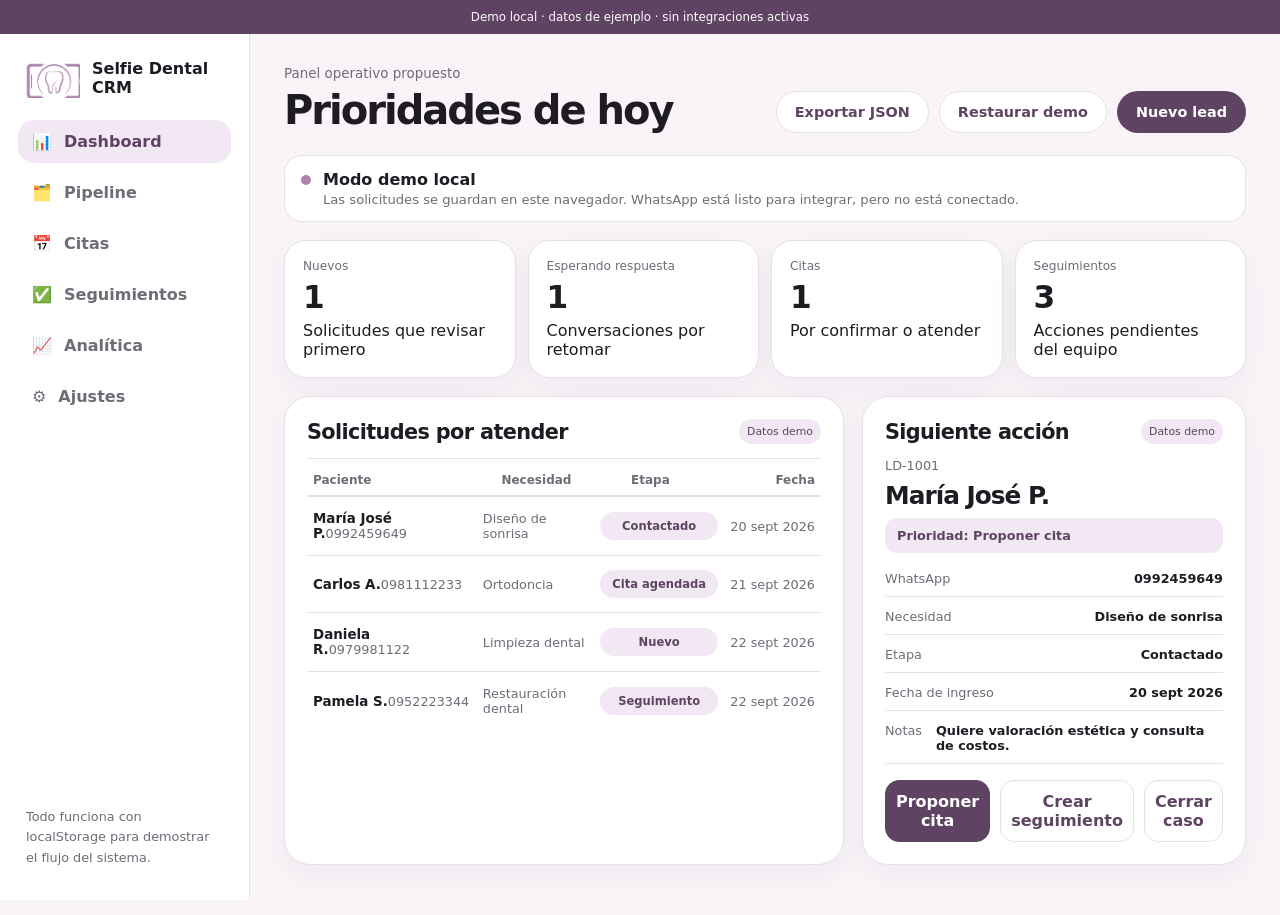
==== commit 4a555699: "feat: polish Selfie Dental conversion demo" ====
--- a/crm.html
+++ b/crm.html
@@ -8,11 +8,11 @@
   <link rel="stylesheet" href="styles.css" />
 </head>
 <body class="crm-body">
-  <div class="crm-banner">Demo funcional · Selfie Dental CRM</div>
+  <div class="crm-banner">Demo local · datos de ejemplo · sin integraciones activas</div>
   <div class="crm-layout">
     <aside class="crm-sidebar">
       <div class="crm-brand">
-        <img src="assets/logo-symbol.png" alt="Selfie Dental" />
+        <img src="assets/logo-symbol.webp" width="1010" height="710" alt="Selfie Dental" />
         <span>Selfie Dental CRM</span>
       </div>
       <nav>
@@ -31,8 +31,8 @@
     <main class="crm-main">
       <div class="crm-topbar">
         <div>
-          <p>Panel operativo de la propuesta</p>
-          <h1 id="viewTitle">Dashboard</h1>
+          <p>Panel operativo propuesto</p>
+          <h1 id="viewTitle">Prioridades de hoy</h1>
         </div>
         <div class="crm-actions">
           <button class="link-button ghost" id="exportDataBtn">Exportar JSON</button>
@@ -42,15 +42,19 @@
       </div>
 
       <section id="dashboardView" class="view-section">
+        <div class="integration-notice" role="status">
+          <span class="signal-dot" aria-hidden="true"></span>
+          <div><strong>Modo demo local</strong><p>Las solicitudes se guardan en este navegador. WhatsApp está listo para integrar, pero no está conectado.</p></div>
+        </div>
         <div class="metrics-row" id="metricsRow"></div>
         <div class="crm-bottom-grid">
           <section class="crm-section">
-            <div class="crm-section-head"><h2>Leads recientes</h2></div>
+            <div class="crm-section-head"><h2>Solicitudes por atender</h2><span class="demo-chip">Datos demo</span></div>
             <div id="recentLeads" class="lead-table"></div>
           </section>
           <section class="crm-section">
-            <div class="crm-section-head"><h2>Detalle</h2></div>
-            <div id="leadDetail" class="empty-detail"><strong>Selecciona un lead</strong><span>Haz clic en cualquier lead para ver su detalle.</span></div>
+            <div class="crm-section-head"><h2>Siguiente acción</h2><span class="demo-chip">Datos demo</span></div>
+            <div id="leadDetail" class="empty-detail"><strong>Elige una solicitud</strong><span>Revisa su contexto y marca la acción operativa que corresponda.</span></div>
           </section>
         </div>
       </section>
@@ -98,10 +102,10 @@
       <section id="settingsView" class="view-section hidden">
         <div class="full-width-grid crm-bottom-grid">
           <section class="crm-section">
-            <div class="crm-section-head"><h2>Canales conectados</h2></div>
+            <div class="crm-section-head"><h2>Estado de canales</h2></div>
             <div class="detail-list">
               <div class="detail-row"><span>Sitio web</span><strong>Activo</strong></div>
-              <div class="detail-row"><span>WhatsApp</span><strong>Listo para integrar</strong></div>
+              <div class="detail-row"><span>Asistente de WhatsApp</span><strong>Listo para integrar · no conectado</strong></div>
               <div class="detail-row"><span>Base de pacientes</span><strong>Demo local</strong></div>
             </div>
             <p class="helper-text">Aquí podrían ir integraciones reales con WhatsApp, usuarios, permisos, recordatorios y automatizaciones.</p>
@@ -174,7 +178,7 @@
         <label>Canal
           <select name="channel">
             <option>Web</option>
-            <option>WhatsApp</option>
+            <option>WhatsApp preparado (sin integrar)</option>
             <option>Manual</option>
           </select>
         </label>
@@ -206,7 +210,7 @@
     </div>
   </dialog>
 
-  <div id="toast" class="toast"></div>
+  <div id="toast" class="toast" role="status" aria-live="polite" aria-atomic="true"></div>
   <script src="crm.js"></script>
 </body>
 </html>
--- a/styles.css
+++ b/styles.css
@@ -13,7 +13,7 @@
 }
 *{box-sizing:border-box}
 html{scroll-behavior:smooth}
-body{margin:0;background:var(--bg);color:var(--ink);font-family:Inter,ui-sans-serif,system-ui,-apple-system,BlinkMacSystemFont,"Segoe UI",sans-serif}
+body{margin:0;background:var(--bg);color:var(--ink);font-family:Inter,ui-sans-serif,system-ui,-apple-system,BlinkMacSystemFont,"Segoe UI",sans-serif;overflow-x:hidden}
 a{text-decoration:none;color:inherit}img{display:block;max-width:100%}button,input,textarea,select{font:inherit}button{cursor:pointer}
 .hidden{display:none!important}.section-shell{width:min(1180px,calc(100% - 40px));margin:0 auto}.kicker{margin:0 0 10px;color:var(--lilac);text-transform:uppercase;letter-spacing:.14em;font-size:.75rem;font-weight:800}.light-kicker{color:#f1e7f5}h1,h2,h3,p{margin:0}
 
@@ -21,7 +21,7 @@
 .brand{display:flex;align-items:center;gap:12px;min-width:0}.brand img{width:64px;height:44px;object-fit:contain;border-radius:10px;background:#fff}.brand-copy strong{display:block;font-size:1rem;letter-spacing:-.03em}.brand-copy span{display:block;font-size:.76rem;color:var(--muted)}
 .desktop-nav{display:flex;justify-content:center;gap:24px;font-size:.9rem;color:var(--muted)}.desktop-nav a:hover{color:var(--plum)}
 .header-actions{display:flex;gap:10px;align-items:center}
-.link-button{border:1px solid transparent;border-radius:999px;padding:12px 18px;font-weight:700;font-size:.9rem;display:inline-flex;align-items:center;justify-content:center;transition:.2s ease}.link-button.primary{background:var(--plum);color:#fff}.link-button.primary:hover{background:var(--plum-deep)}.link-button.ghost{background:#fff;border-color:var(--line);color:var(--plum)}.link-button.white{background:#fff;color:var(--plum)}.link-button.text-link{background:transparent;border:0;text-decoration:underline;color:#fff;padding:0}.link-button.large{padding:14px 20px}
+.link-button{border:1px solid transparent;border-radius:999px;padding:12px 18px;font-weight:700;font-size:.9rem;display:inline-flex;align-items:center;justify-content:center;transition:transform 160ms ease,background-color 160ms ease,border-color 160ms ease,box-shadow 160ms ease}.link-button.primary{background:var(--plum);color:#fff}.link-button.ghost{background:#fff;border-color:var(--line);color:var(--plum)}.link-button.white{background:#fff;color:var(--plum)}.link-button.text-link{background:transparent;border:0;text-decoration:underline;color:#fff;padding:0}.link-button.large{padding:14px 20px}.link-button:active,.mini-button:active,.detail-actions button:active,.intent-item:active{transform:translateY(1px) scale(.985)}
 
 .hero-full{position:relative;min-height:100vh;display:flex;align-items:flex-end;overflow:hidden;margin-top:-96px;padding-top:96px}.hero-bg{position:absolute;inset:0;width:100%;height:100%;object-fit:cover;object-position:center center}.hero-overlay{position:absolute;inset:0;background:linear-gradient(90deg,rgba(28,19,29,.80) 0%,rgba(28,19,29,.54) 35%,rgba(28,19,29,.16) 70%,rgba(28,19,29,.12) 100%)}.hero-content{position:relative;z-index:1;padding:120px 0 72px}.hero-card{max-width:570px;color:#fff}.hero-card h1{font-size:clamp(3rem,6vw,6rem);line-height:.92;letter-spacing:-.06em;margin-bottom:16px}.hero-lead{font-size:1.08rem;line-height:1.75;color:rgba(255,255,255,.9);margin-bottom:28px}.hero-actions{display:flex;gap:12px;align-items:center;flex-wrap:wrap}.align-right{justify-content:flex-end}.hero-trust{margin-top:26px}.trust-row{display:flex;gap:10px;flex-wrap:wrap}.trust-row span{padding:10px 14px;border-radius:999px;background:rgba(255,255,255,.12);border:1px solid rgba(255,255,255,.16);font-size:.77rem}
 
@@ -31,16 +31,19 @@
 .owner-section,.consult-section,.location{display:grid;gap:42px;align-items:center}.owner-section{grid-template-columns:.9fr 1.1fr;padding-bottom:104px}.consult-section{grid-template-columns:1.05fr .95fr;padding-bottom:104px}.owner-portrait-card,.consult-media,.gallery-card,.location-panel{background:#fff;border:1px solid var(--line);border-radius:32px;overflow:hidden;box-shadow:var(--shadow)}.owner-portrait-card img,.consult-media img,.gallery-card img{width:100%;height:100%;display:block;object-fit:cover}.owner-portrait-card{aspect-ratio:4/5}.consult-media{aspect-ratio:4/3}.owner-copy .clean-list{list-style:none;padding:0;margin:20px 0 0;display:grid;gap:12px}.clean-list li{display:grid;grid-template-columns:12px 1fr;gap:12px;color:var(--muted)}.clean-list span{width:10px;height:10px;border-radius:50%;background:var(--lilac);margin-top:8px}.owner-badges{display:flex;gap:10px;flex-wrap:wrap;margin-top:22px}.owner-badges span{background:var(--lavender);color:var(--plum);padding:10px 14px;border-radius:999px;font-size:.77rem;font-weight:700}
 .service-grid{display:grid;grid-template-columns:repeat(3,1fr);gap:14px;margin-top:24px}.service-card{background:#fff;border:1px solid var(--line);border-radius:24px;padding:18px;min-height:170px;display:flex;flex-direction:column;justify-content:space-between}.service-index{color:var(--lilac);font-size:.72rem;font-weight:800}.service-card h3{font-size:1.16rem;margin:10px 0 8px;letter-spacing:-.03em}.service-card p{color:var(--muted);line-height:1.6;font-size:.92rem}
 .gallery-band{display:grid;grid-template-columns:1.35fr .65fr;gap:16px;padding-bottom:104px}.gallery-card{position:relative;min-height:420px}.gallery-small{min-height:420px}.gallery-card::after{content:"";position:absolute;inset:0;background:linear-gradient(180deg,transparent 34%,rgba(26,17,28,.62) 100%)}.gallery-meta{position:absolute;left:22px;bottom:20px;z-index:1;color:#fff;max-width:78%}.gallery-meta small{display:block;margin-bottom:6px;opacity:.82}.gallery-meta strong{font-size:1.26rem;line-height:1.15;letter-spacing:-.04em}
-.process{padding-bottom:104px}.process-grid{display:grid;grid-template-columns:.8fr 1.2fr;gap:38px;align-items:start}.steps{list-style:none;margin:0;padding:0;display:grid;gap:14px}.steps li{display:grid;grid-template-columns:64px 1fr;gap:14px;background:#fff;border:1px solid var(--line);border-radius:24px;padding:18px}.steps span{width:52px;height:52px;border-radius:16px;background:var(--lavender);display:flex;align-items:center;justify-content:center;color:var(--plum);font-weight:800}.steps strong{display:block;margin-bottom:8px;font-size:1.02rem}.steps p{color:var(--muted);line-height:1.6}
+.process{padding-bottom:104px}.process-grid{display:grid;grid-template-columns:.8fr 1.2fr;gap:38px;align-items:start}.steps{list-style:none;margin:0;padding:0;display:grid;gap:14px}.steps li{display:grid;grid-template-columns:64px 1fr;gap:14px;background:#fff;border:1px solid var(--line);border-radius:24px;padding:18px}.steps span{width:52px;height:52px;border-radius:16px;background:var(--lavender);display:flex;align-items:center;justify-content:center;color:var(--plum);font-weight:800}.steps strong{display:block;margin-bottom:8px;font-size:1.02rem}.steps strong em{font-style:normal;font-weight:700;color:var(--lilac);font-size:.82em}.steps p{color:var(--muted);line-height:1.6}.js .reveal-section{opacity:0;transform:translateY(16px);transition:opacity 600ms ease,transform 600ms ease}.js .reveal-section.is-visible{opacity:1;transform:none}
 .conversion{padding-bottom:104px}.conversion-card{display:grid;grid-template-columns:1fr auto;align-items:center;gap:24px;background:linear-gradient(135deg,var(--plum) 0%,#816286 100%);color:#fff;border-radius:34px;padding:38px 40px;box-shadow:var(--shadow)}.conversion-card .kicker{color:#eadcf0}.conversion-card h2{font-size:clamp(2rem,3.5vw,3.1rem);line-height:1.06;letter-spacing:-.05em;max-width:17ch}
 .location{grid-template-columns:.9fr 1.1fr;padding-bottom:104px}.location-actions{display:flex;gap:12px;flex-wrap:wrap;margin-top:24px}.location-panel{height:460px;padding:0}.location-panel iframe{border:0;width:100%;height:100%;display:block}
 .footer{border-top:1px solid var(--line);padding:34px 0 56px;display:flex;justify-content:space-between;gap:20px;align-items:center}.footer-brand img{width:220px;height:auto;object-fit:contain}.footer-brand p{margin-top:10px;color:var(--muted);font-size:.86rem}.footer-meta{display:flex;flex-wrap:wrap;gap:18px;color:var(--muted);font-size:.84rem}
-.booking-dialog{border:0;border-radius:32px;padding:0;width:min(760px,calc(100% - 24px));background:#fff;box-shadow:0 40px 120px rgba(25,17,26,.28)}.booking-dialog::backdrop{background:rgba(20,13,21,.55);backdrop-filter:blur(4px)}.booking-shell{padding:30px}.dialog-top{display:flex;justify-content:space-between;align-items:flex-start;gap:20px}.dialog-top small{display:block;color:var(--lilac);font-size:.72rem;font-weight:800;text-transform:uppercase;letter-spacing:.1em}.dialog-top h2{margin-top:4px;font-size:2.1rem;letter-spacing:-.05em}.icon-close{width:42px;height:42px;border-radius:50%;border:1px solid var(--line);background:#fff;color:var(--muted);font-size:1.5rem;line-height:1}.dialog-lead{color:var(--muted);line-height:1.7;margin:8px 0 22px}.form-grid{display:grid;grid-template-columns:1fr 1fr;gap:14px}.form-grid label{display:grid;gap:8px;font-size:.82rem;font-weight:700;color:#514b56}.form-grid .wide{grid-column:1/-1}.form-grid input,.form-grid select,.form-grid textarea{width:100%;border:1px solid var(--line);background:#fff;border-radius:16px;padding:13px 14px;outline:none}.form-grid textarea{resize:vertical}.form-grid input:focus,.form-grid select:focus,.form-grid textarea:focus{border-color:var(--lilac);box-shadow:0 0 0 4px rgba(173,132,173,.14)}.dialog-actions{display:flex;gap:10px;flex-wrap:wrap}.form-note{background:var(--lavender);padding:12px 14px;border-radius:14px;color:var(--muted);font-size:.79rem;line-height:1.6}.toast{position:fixed;left:50%;bottom:24px;transform:translate(-50%,120px);opacity:0;transition:.25s ease;background:var(--ink);color:#fff;padding:12px 18px;border-radius:999px;z-index:100}.toast.show{transform:translate(-50%,0);opacity:1}
+.booking-dialog{border:0;border-radius:32px;padding:0;width:min(760px,calc(100% - 24px));background:#fff;box-shadow:0 40px 120px rgba(25,17,26,.28);opacity:0;transform:translateY(8px) scale(.985);transition:opacity 180ms ease,transform 180ms ease}.booking-dialog[open]{opacity:1;transform:none}.booking-dialog::backdrop{background:rgba(20,13,21,.55);backdrop-filter:blur(4px)}.booking-shell{padding:30px}.dialog-top{display:flex;justify-content:space-between;align-items:flex-start;gap:20px}.dialog-top small{display:block;color:var(--lilac);font-size:.72rem;font-weight:800;text-transform:uppercase;letter-spacing:.1em}.dialog-top h2{margin-top:4px;font-size:2.1rem;letter-spacing:-.05em}.icon-close{width:42px;height:42px;border-radius:50%;border:1px solid var(--line);background:#fff;color:var(--muted);font-size:1.5rem;line-height:1}.dialog-lead{color:var(--muted);line-height:1.7;margin:8px 0 22px}.form-grid{display:grid;grid-template-columns:1fr 1fr;gap:14px}.form-grid label{display:grid;gap:8px;font-size:.82rem;font-weight:700;color:#514b56}.form-grid .wide{grid-column:1/-1}.form-grid input,.form-grid select,.form-grid textarea{width:100%;border:1px solid var(--line);background:#fff;border-radius:16px;padding:13px 14px;outline:none}.form-grid textarea{resize:vertical}.form-grid input:focus,.form-grid select:focus,.form-grid textarea:focus{border-color:var(--lilac);box-shadow:0 0 0 4px rgba(173,132,173,.14)}.dialog-actions{display:flex;gap:10px;flex-wrap:wrap}.form-note{background:var(--lavender);padding:12px 14px;border-radius:14px;color:var(--muted);font-size:.79rem;line-height:1.6}.booking-success{animation:content-reveal 420ms ease both}.booking-success h3{font-size:1.8rem;letter-spacing:-.04em;margin:8px 0}.booking-success p:not(.kicker){color:var(--muted);line-height:1.7;margin-bottom:22px}.toast{position:fixed;left:50%;bottom:24px;transform:translate(-50%,120px);opacity:0;transition:transform 180ms ease,opacity 180ms ease;background:var(--ink);color:#fff;padding:12px 18px;border-radius:999px;z-index:100}.toast.show{transform:translate(-50%,0);opacity:1}.sr-only{position:absolute;width:1px;height:1px;padding:0;margin:-1px;overflow:hidden;clip:rect(0,0,0,0);white-space:nowrap;border:0}@keyframes content-reveal{from{opacity:0;transform:translateY(10px)}to{opacity:1;transform:none}}
 
-.crm-body{background:#f8f4f8}.crm-banner{height:34px;background:var(--plum);color:#fff;display:flex;align-items:center;justify-content:center;font-size:.74rem}.crm-layout{display:grid;grid-template-columns:250px 1fr;min-height:calc(100vh - 34px)}.crm-sidebar{background:#fff;border-right:1px solid var(--line);padding:24px 18px;display:flex;flex-direction:column;position:sticky;top:0;height:calc(100vh - 34px)}.crm-brand{display:flex;align-items:center;gap:12px;padding:0 6px 22px;font-weight:800}.crm-brand img{width:56px;height:40px;object-fit:contain}.crm-sidebar nav{display:grid;gap:8px}.side-item{background:transparent;border:0;border-radius:16px;padding:12px 14px;text-align:left;display:flex;align-items:center;gap:12px;color:var(--muted);font-weight:700}.side-item.active{background:var(--lavender);color:var(--plum)}.side-bottom{margin-top:auto;color:var(--muted);font-size:.8rem;line-height:1.6;padding:8px}
-.crm-main{padding:32px 34px 50px;min-width:0}.crm-topbar{display:flex;justify-content:space-between;align-items:flex-end;gap:20px;margin-bottom:22px}.crm-topbar p{color:var(--muted);font-size:.84rem}.crm-topbar h1{margin-top:6px;font-size:2.5rem;letter-spacing:-.05em}.crm-actions{display:flex;gap:10px;flex-wrap:wrap}.metrics-row{display:grid;grid-template-columns:repeat(4,1fr);gap:12px;margin-bottom:18px}.metrics-row article{background:#fff;border:1px solid var(--line);border-radius:22px;padding:18px;box-shadow:0 10px 32px rgba(58,39,61,.05)}.metrics-row small{display:block;color:var(--muted);font-size:.76rem}.metrics-row strong{display:block;font-size:1.95rem;letter-spacing:-.05em;margin:6px 0}.crm-bottom-grid{display:grid;grid-template-columns:1.25fr .75fr;gap:18px}.full-width-grid{grid-template-columns:1fr 1fr}.crm-section{background:#fff;border:1px solid var(--line);border-radius:26px;padding:22px;box-shadow:0 10px 32px rgba(58,39,61,.05)}.crm-section-head{display:flex;justify-content:space-between;align-items:center;gap:16px;margin-bottom:14px}.crm-section-head h2{font-size:1.3rem;letter-spacing:-.03em}.lead-table{display:grid}.lead-row{display:grid;grid-template-columns:1.2fr .8fr .9fr auto;gap:12px;align-items:center;padding:14px 6px;border-top:1px solid var(--line);font-size:.8rem;cursor:pointer}.lead-row:hover{background:#fcf9fd}.lead-row strong{font-size:.84rem}.lead-row span{color:var(--muted)}.status-pill{display:inline-flex;justify-content:center;align-items:center;padding:7px 10px;border-radius:999px;background:var(--lavender);color:var(--plum)!important;font-size:.72rem;font-weight:800}.empty-detail{height:240px;display:flex;align-items:center;justify-content:center;flex-direction:column;gap:8px;color:var(--muted);text-align:center}.detail-card h3{font-size:1.55rem;letter-spacing:-.04em;margin:8px 0}.detail-card>span{display:block;color:var(--muted);font-size:.8rem}.detail-list{display:grid;gap:12px;margin-top:18px}.detail-row{display:flex;justify-content:space-between;gap:14px;padding-bottom:10px;border-bottom:1px solid var(--line);font-size:.8rem}.detail-row span:first-child{color:var(--muted)}.detail-actions{display:grid;grid-template-columns:1fr 1fr 1fr;gap:10px;margin-top:16px}.detail-actions button{border:1px solid var(--line);background:#fff;border-radius:14px;padding:11px 10px;color:var(--plum);font-weight:700}
+.crm-body{background:#f8f4f8}.crm-banner{min-height:34px;background:var(--plum);color:#fff;display:flex;align-items:center;justify-content:center;text-align:center;padding:6px 12px;font-size:.74rem}.crm-layout{display:grid;grid-template-columns:250px 1fr;min-height:calc(100vh - 34px)}.crm-sidebar{background:#fff;border-right:1px solid var(--line);padding:24px 18px;display:flex;flex-direction:column;position:sticky;top:0;height:calc(100vh - 34px)}.crm-brand{display:flex;align-items:center;gap:12px;padding:0 6px 22px;font-weight:800}.crm-brand img{width:56px;height:40px;object-fit:contain}.crm-sidebar nav{display:grid;gap:8px}.side-item{background:transparent;border:0;border-radius:16px;padding:12px 14px;text-align:left;display:flex;align-items:center;gap:12px;color:var(--muted);font-weight:700}.side-item.active{background:var(--lavender);color:var(--plum)}.side-bottom{margin-top:auto;color:var(--muted);font-size:.8rem;line-height:1.6;padding:8px}.integration-notice{display:flex;gap:12px;align-items:flex-start;background:#fff;border:1px solid var(--line);border-radius:18px;padding:14px 16px;margin-bottom:18px}.integration-notice p{margin-top:3px;color:var(--muted);font-size:.82rem}.signal-dot{width:10px;height:10px;flex:0 0 auto;margin-top:5px;border-radius:50%;background:var(--lilac)}.demo-chip{font-size:.68rem;color:var(--plum);background:var(--lavender);border-radius:999px;padding:6px 8px;white-space:nowrap}
+.crm-main{padding:32px 34px 50px;min-width:0}.crm-topbar{display:flex;justify-content:space-between;align-items:flex-end;gap:20px;margin-bottom:22px}.crm-topbar p{color:var(--muted);font-size:.84rem}.crm-topbar h1{margin-top:6px;font-size:2.5rem;letter-spacing:-.05em}.crm-actions{display:flex;gap:10px;flex-wrap:wrap}.metrics-row{display:grid;grid-template-columns:repeat(4,1fr);gap:12px;margin-bottom:18px}.metrics-row article{background:#fff;border:1px solid var(--line);border-radius:22px;padding:18px;box-shadow:0 10px 32px rgba(58,39,61,.05)}.metrics-row small{display:block;color:var(--muted);font-size:.76rem}.metrics-row strong{display:block;font-size:1.95rem;letter-spacing:-.05em;margin:6px 0}.crm-bottom-grid{display:grid;grid-template-columns:1.25fr .75fr;gap:18px}.full-width-grid{grid-template-columns:1fr 1fr}.crm-section{background:#fff;border:1px solid var(--line);border-radius:26px;padding:22px;box-shadow:0 10px 32px rgba(58,39,61,.05)}.crm-section-head{display:flex;justify-content:space-between;align-items:center;gap:16px;margin-bottom:14px}.crm-section-head h2{font-size:1.3rem;letter-spacing:-.03em}.lead-table{display:grid}.lead-row{display:grid;grid-template-columns:1.2fr .8fr .9fr auto;gap:12px;align-items:center;padding:14px 6px;border-top:1px solid var(--line);font-size:.8rem;cursor:pointer}.lead-row strong{font-size:.84rem}.lead-row span{color:var(--muted)}.status-pill{display:inline-flex;justify-content:center;align-items:center;padding:7px 10px;border-radius:999px;background:var(--lavender);color:var(--plum)!important;font-size:.72rem;font-weight:800}.empty-detail{height:240px;display:flex;align-items:center;justify-content:center;flex-direction:column;gap:8px;color:var(--muted);text-align:center}.detail-card h3{font-size:1.55rem;letter-spacing:-.04em;margin:8px 0}.detail-card>span{display:block;color:var(--muted);font-size:.8rem}.next-action-label{color:var(--plum);background:var(--lavender);border-radius:12px;padding:10px 12px;font-size:.8rem;font-weight:700}.detail-list{display:grid;gap:12px;margin-top:18px}.detail-row{display:flex;justify-content:space-between;gap:14px;padding-bottom:10px;border-bottom:1px solid var(--line);font-size:.8rem}.detail-row span:first-child{color:var(--muted)}.detail-actions{display:grid;grid-template-columns:1fr 1fr 1fr;gap:10px;margin-top:16px}.detail-actions button{border:1px solid var(--line);background:#fff;border-radius:14px;padding:11px 10px;color:var(--plum);font-weight:700;transition:transform 160ms ease,background-color 160ms ease}.detail-actions .primary-action{background:var(--plum);color:#fff;border-color:var(--plum)}
 .pipeline{display:grid;grid-template-columns:repeat(6,minmax(190px,1fr));gap:12px;overflow:auto;padding-bottom:4px}.pipeline-col{background:var(--surface-2);border-radius:20px;padding:12px;min-height:320px}.pipeline-title{display:flex;justify-content:space-between;align-items:center;padding:2px 4px 12px;font-size:.78rem;font-weight:800}.count-badge{background:#fff;color:var(--muted);padding:4px 8px;border-radius:999px;font-size:.72rem}.lead-card{background:#fff;border:1px solid var(--line);border-radius:16px;padding:12px;margin-bottom:10px}.lead-card strong{display:block;font-size:.9rem}.lead-card p{color:var(--muted);font-size:.76rem;line-height:1.5;margin:6px 0}.lead-meta{display:flex;justify-content:space-between;color:#8a838d;font-size:.69rem;gap:8px}.card-actions{display:flex;gap:8px;margin-top:10px}.mini-button{border:1px solid var(--line);background:#fff;border-radius:999px;padding:8px 10px;font-size:.72rem;font-weight:700;color:var(--plum)}
 .table-grid{display:grid;grid-template-columns:1.2fr 1fr .8fr .8fr .8fr .8fr;gap:12px;align-items:center}.table-head{font-size:.75rem;font-weight:800;color:var(--muted);padding-bottom:8px;border-bottom:1px solid var(--line)}.task-list{display:grid;gap:12px}.task-item{display:flex;justify-content:space-between;gap:16px;align-items:center;background:var(--surface-2);border-radius:18px;padding:14px}.task-item strong{display:block;font-size:.92rem;margin-bottom:4px}.task-item span{color:var(--muted);font-size:.78rem}.task-pills{display:flex;gap:8px;flex-wrap:wrap}.tiny-pill{background:#fff;border:1px solid var(--line);border-radius:999px;padding:6px 9px;font-size:.72rem;color:var(--plum);font-weight:700}.bar-list{display:grid;gap:14px}.bar-item{display:grid;gap:6px}.bar-label{display:flex;justify-content:space-between;gap:12px;font-size:.82rem}.bar-track{height:12px;background:var(--surface-2);border-radius:999px;overflow:hidden}.bar-fill{height:100%;background:linear-gradient(90deg,var(--lilac),var(--plum));border-radius:999px}.helper-text{color:var(--muted);font-size:.8rem;line-height:1.65;margin-top:16px}.settings-actions{display:grid;gap:12px}
 
 @media(max-width:1080px){.desktop-nav{display:none}.intent-inner,.owner-section,.consult-section,.gallery-band,.process-grid,.location,.crm-bottom-grid,.full-width-grid{grid-template-columns:1fr}.service-grid{grid-template-columns:1fr}.metrics-row{grid-template-columns:1fr 1fr}.crm-layout{grid-template-columns:84px 1fr}.crm-sidebar{padding:18px 10px}.crm-brand span,.side-item span:last-child,.side-bottom{display:none}.side-item{justify-content:center}}
-@media(max-width:760px){.section-shell{width:calc(100% - 28px)}.site-header{grid-template-columns:minmax(0,1fr) auto;gap:8px;padding:10px 12px}.brand{gap:8px}.brand img{width:52px;height:40px}.brand-copy strong{font-size:.9rem}.brand-copy span{font-size:.68rem}.header-actions .link-button.primary{padding:11px 12px;font-size:.75rem;white-space:nowrap}.header-actions .desktop-only{display:none!important}.hero-full{min-height:88vh}.hero-card{max-width:100%}.hero-card h1{font-size:clamp(3rem,14vw,4.7rem)}.hero-actions,.location-actions,.dialog-actions{flex-direction:column;align-items:flex-start}.stats-strip{grid-template-columns:1fr;margin-top:-28px}.intent-item{grid-template-columns:40px 1fr}.intent-item small{display:none}.gallery-card,.gallery-small{min-height:340px}.conversion-card{grid-template-columns:1fr;padding:32px 24px}.align-right{justify-content:flex-start}.footer{flex-direction:column;align-items:flex-start}.form-grid{grid-template-columns:1fr}.form-grid .wide{grid-column:auto}.crm-layout{grid-template-columns:1fr}.crm-sidebar{display:none}.crm-main{padding:20px 14px 40px}.crm-topbar{flex-direction:column;align-items:flex-start}.crm-topbar h1{font-size:2rem}.metrics-row{grid-template-columns:1fr 1fr}.lead-row{grid-template-columns:1fr .9fr}.lead-row>*:nth-child(3),.lead-row>*:nth-child(4){display:none}.table-grid{grid-template-columns:1fr 1fr}.table-head:nth-child(n+3),.appointment-cell-extra{display:none}.detail-actions{grid-template-columns:1fr}.task-item{flex-direction:column;align-items:flex-start}}
+@media(hover:hover) and (pointer:fine){.link-button.primary:hover{background:var(--plum-deep);transform:translateY(-1px)}.desktop-nav a:hover{color:var(--plum)}.lead-row:hover{background:#fcf9fd}.intent-item:hover{border-color:var(--lilac)}.detail-actions button:hover,.mini-button:hover{border-color:var(--lilac)}}
+button:focus-visible,a:focus-visible,input:focus-visible,select:focus-visible,textarea:focus-visible{outline:3px solid rgba(173,132,173,.55);outline-offset:3px}
+@media(max-width:760px){.section-shell{width:calc(100% - 28px)}.site-header{grid-template-columns:minmax(0,1fr) auto;gap:8px;padding:10px 12px}.brand{gap:8px}.brand img{width:52px;height:40px}.brand-copy strong{font-size:.9rem}.brand-copy span{font-size:.68rem}.header-actions .link-button.primary{padding:11px 12px;font-size:.75rem;white-space:nowrap}.header-actions .desktop-only{display:none!important}.hero-full{min-height:88vh}.hero-card{max-width:100%}.hero-card h1{font-size:clamp(3rem,14vw,4.7rem)}.hero-actions,.location-actions,.dialog-actions{flex-direction:column;align-items:flex-start}.stats-strip{grid-template-columns:1fr;margin-top:-28px}.intent-item{grid-template-columns:40px 1fr}.intent-item small{display:none}.gallery-card,.gallery-small{min-height:340px}.conversion-card{grid-template-columns:1fr;padding:32px 24px}.align-right{justify-content:flex-start}.footer{flex-direction:column;align-items:flex-start}.form-grid{grid-template-columns:1fr}.form-grid .wide{grid-column:auto}.crm-layout{grid-template-columns:1fr}.crm-sidebar{display:none}.crm-main{padding:20px 14px 40px}.crm-topbar{flex-direction:column;align-items:flex-start}.crm-topbar h1{font-size:2rem}.metrics-row{grid-template-columns:1fr 1fr}.lead-row{grid-template-columns:1fr .9fr}.lead-row>*:nth-child(3),.lead-row>*:nth-child(4){display:none}.table-grid{grid-template-columns:1fr 1fr}.table-head:nth-child(n+3),.appointment-cell-extra{display:none}.detail-actions{grid-template-columns:1fr}.task-item{flex-direction:column;align-items:flex-start}.booking-shell{padding:24px 20px}.integration-notice{padding:13px}.crm-actions .link-button{padding:10px 12px;font-size:.78rem}}
+@media(prefers-reduced-motion:reduce){html{scroll-behavior:auto}.reveal-section,.booking-dialog,.toast,.link-button,.detail-actions button{transition:none!important;animation:none!important}.reveal-section{opacity:1;transform:none}}
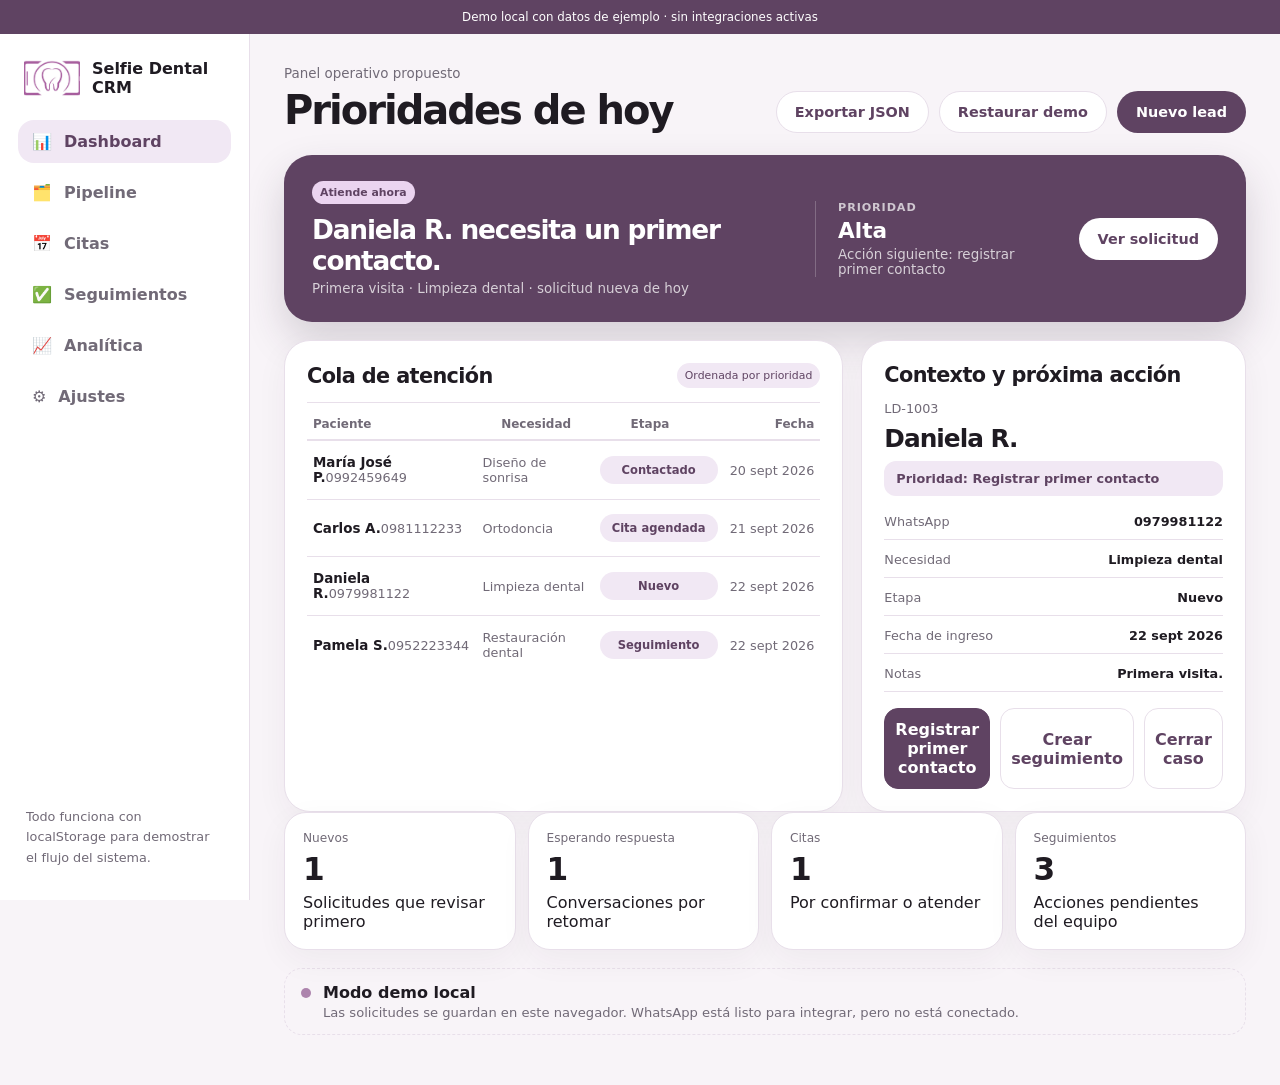
==== commit cc0a02e9: "feat: redesign Selfie Dental conversion flow" ====
--- a/crm.html
+++ b/crm.html
@@ -8,11 +8,11 @@
   <link rel="stylesheet" href="styles.css" />
 </head>
 <body class="crm-body">
-  <div class="crm-banner">Demo local · datos de ejemplo · sin integraciones activas</div>
+  <div class="crm-banner">Demo local con datos de ejemplo · sin integraciones activas</div>
   <div class="crm-layout">
     <aside class="crm-sidebar">
       <div class="crm-brand">
-        <img src="assets/logo-symbol.webp" width="1010" height="710" alt="Selfie Dental" />
+        <img src="assets/selfie-dental-mark.webp" width="1100" height="720" alt="Selfie Dental" />
         <span>Selfie Dental CRM</span>
       </div>
       <nav>
@@ -42,20 +42,25 @@
       </div>
 
       <section id="dashboardView" class="view-section">
-        <div class="integration-notice" role="status">
+        <section class="now-action" aria-labelledby="nowActionTitle">
+          <div class="now-action-copy"><span class="now-label">Atiende ahora</span><h2 id="nowActionTitle">Daniela R. necesita un primer contacto.</h2><p>Primera visita · Limpieza dental · solicitud nueva de hoy</p></div>
+          <div class="now-action-context"><span>Prioridad</span><strong>Alta</strong><small>Acción siguiente: registrar primer contacto</small></div>
+          <button class="link-button white" id="focusPriorityBtn">Ver solicitud</button>
+        </section>
+        <div class="crm-bottom-grid">
+          <section class="crm-section">
+            <div class="crm-section-head"><h2>Cola de atención</h2><span class="demo-chip">Ordenada por prioridad</span></div>
+            <div id="recentLeads" class="lead-table"></div>
+          </section>
+          <section class="crm-section">
+            <div class="crm-section-head"><h2>Contexto y próxima acción</h2></div>
+            <div id="leadDetail" class="empty-detail"><strong>Elige una solicitud</strong><span>Revisa su contexto y marca la acción operativa que corresponda.</span></div>
+          </section>
+        </div>
+        <div class="metrics-row" id="metricsRow"></div>
+        <div class="integration-notice integration-subtle" role="status">
           <span class="signal-dot" aria-hidden="true"></span>
           <div><strong>Modo demo local</strong><p>Las solicitudes se guardan en este navegador. WhatsApp está listo para integrar, pero no está conectado.</p></div>
-        </div>
-        <div class="metrics-row" id="metricsRow"></div>
-        <div class="crm-bottom-grid">
-          <section class="crm-section">
-            <div class="crm-section-head"><h2>Solicitudes por atender</h2><span class="demo-chip">Datos demo</span></div>
-            <div id="recentLeads" class="lead-table"></div>
-          </section>
-          <section class="crm-section">
-            <div class="crm-section-head"><h2>Siguiente acción</h2><span class="demo-chip">Datos demo</span></div>
-            <div id="leadDetail" class="empty-detail"><strong>Elige una solicitud</strong><span>Revisa su contexto y marca la acción operativa que corresponda.</span></div>
-          </section>
         </div>
       </section>
 
--- a/styles.css
+++ b/styles.css
@@ -18,7 +18,7 @@
 .hidden{display:none!important}.section-shell{width:min(1180px,calc(100% - 40px));margin:0 auto}.kicker{margin:0 0 10px;color:var(--lilac);text-transform:uppercase;letter-spacing:.14em;font-size:.75rem;font-weight:800}.light-kicker{color:#f1e7f5}h1,h2,h3,p{margin:0}
 
 .site-header{position:sticky;top:14px;z-index:30;width:min(1200px,calc(100% - 24px));margin:14px auto 0;display:grid;grid-template-columns:auto 1fr auto;gap:20px;align-items:center;background:rgba(255,255,255,.82);backdrop-filter:blur(20px);padding:12px 16px;border-radius:999px;border:1px solid rgba(255,255,255,.8);box-shadow:var(--shadow)}
-.brand{display:flex;align-items:center;gap:12px;min-width:0}.brand img{width:64px;height:44px;object-fit:contain;border-radius:10px;background:#fff}.brand-copy strong{display:block;font-size:1rem;letter-spacing:-.03em}.brand-copy span{display:block;font-size:.76rem;color:var(--muted)}
+.brand{display:flex;align-items:center;gap:12px;min-width:0}.brand img{width:70px;height:46px;object-fit:contain;border-radius:10px;background:#fff}.brand-copy strong{display:block;font-size:1rem;letter-spacing:-.03em}.brand-copy span{display:block;font-size:.76rem;color:var(--muted)}
 .desktop-nav{display:flex;justify-content:center;gap:24px;font-size:.9rem;color:var(--muted)}.desktop-nav a:hover{color:var(--plum)}
 .header-actions{display:flex;gap:10px;align-items:center}
 .link-button{border:1px solid transparent;border-radius:999px;padding:12px 18px;font-weight:700;font-size:.9rem;display:inline-flex;align-items:center;justify-content:center;transition:transform 160ms ease,background-color 160ms ease,border-color 160ms ease,box-shadow 160ms ease}.link-button.primary{background:var(--plum);color:#fff}.link-button.ghost{background:#fff;border-color:var(--line);color:var(--plum)}.link-button.white{background:#fff;color:var(--plum)}.link-button.text-link{background:transparent;border:0;text-decoration:underline;color:#fff;padding:0}.link-button.large{padding:14px 20px}.link-button:active,.mini-button:active,.detail-actions button:active,.intent-item:active{transform:translateY(1px) scale(.985)}
@@ -34,7 +34,7 @@
 .process{padding-bottom:104px}.process-grid{display:grid;grid-template-columns:.8fr 1.2fr;gap:38px;align-items:start}.steps{list-style:none;margin:0;padding:0;display:grid;gap:14px}.steps li{display:grid;grid-template-columns:64px 1fr;gap:14px;background:#fff;border:1px solid var(--line);border-radius:24px;padding:18px}.steps span{width:52px;height:52px;border-radius:16px;background:var(--lavender);display:flex;align-items:center;justify-content:center;color:var(--plum);font-weight:800}.steps strong{display:block;margin-bottom:8px;font-size:1.02rem}.steps strong em{font-style:normal;font-weight:700;color:var(--lilac);font-size:.82em}.steps p{color:var(--muted);line-height:1.6}.js .reveal-section{opacity:0;transform:translateY(16px);transition:opacity 600ms ease,transform 600ms ease}.js .reveal-section.is-visible{opacity:1;transform:none}
 .conversion{padding-bottom:104px}.conversion-card{display:grid;grid-template-columns:1fr auto;align-items:center;gap:24px;background:linear-gradient(135deg,var(--plum) 0%,#816286 100%);color:#fff;border-radius:34px;padding:38px 40px;box-shadow:var(--shadow)}.conversion-card .kicker{color:#eadcf0}.conversion-card h2{font-size:clamp(2rem,3.5vw,3.1rem);line-height:1.06;letter-spacing:-.05em;max-width:17ch}
 .location{grid-template-columns:.9fr 1.1fr;padding-bottom:104px}.location-actions{display:flex;gap:12px;flex-wrap:wrap;margin-top:24px}.location-panel{height:460px;padding:0}.location-panel iframe{border:0;width:100%;height:100%;display:block}
-.footer{border-top:1px solid var(--line);padding:34px 0 56px;display:flex;justify-content:space-between;gap:20px;align-items:center}.footer-brand img{width:220px;height:auto;object-fit:contain}.footer-brand p{margin-top:10px;color:var(--muted);font-size:.86rem}.footer-meta{display:flex;flex-wrap:wrap;gap:18px;color:var(--muted);font-size:.84rem}
+.footer{border-top:1px solid var(--line);padding:34px 0 56px;display:flex;justify-content:space-between;gap:20px;align-items:center}.footer-brand img{width:230px;height:auto;object-fit:contain}.footer-brand p{margin-top:10px;color:var(--muted);font-size:.86rem}.footer-meta{display:flex;flex-wrap:wrap;gap:18px;color:var(--muted);font-size:.84rem}
 .booking-dialog{border:0;border-radius:32px;padding:0;width:min(760px,calc(100% - 24px));background:#fff;box-shadow:0 40px 120px rgba(25,17,26,.28);opacity:0;transform:translateY(8px) scale(.985);transition:opacity 180ms ease,transform 180ms ease}.booking-dialog[open]{opacity:1;transform:none}.booking-dialog::backdrop{background:rgba(20,13,21,.55);backdrop-filter:blur(4px)}.booking-shell{padding:30px}.dialog-top{display:flex;justify-content:space-between;align-items:flex-start;gap:20px}.dialog-top small{display:block;color:var(--lilac);font-size:.72rem;font-weight:800;text-transform:uppercase;letter-spacing:.1em}.dialog-top h2{margin-top:4px;font-size:2.1rem;letter-spacing:-.05em}.icon-close{width:42px;height:42px;border-radius:50%;border:1px solid var(--line);background:#fff;color:var(--muted);font-size:1.5rem;line-height:1}.dialog-lead{color:var(--muted);line-height:1.7;margin:8px 0 22px}.form-grid{display:grid;grid-template-columns:1fr 1fr;gap:14px}.form-grid label{display:grid;gap:8px;font-size:.82rem;font-weight:700;color:#514b56}.form-grid .wide{grid-column:1/-1}.form-grid input,.form-grid select,.form-grid textarea{width:100%;border:1px solid var(--line);background:#fff;border-radius:16px;padding:13px 14px;outline:none}.form-grid textarea{resize:vertical}.form-grid input:focus,.form-grid select:focus,.form-grid textarea:focus{border-color:var(--lilac);box-shadow:0 0 0 4px rgba(173,132,173,.14)}.dialog-actions{display:flex;gap:10px;flex-wrap:wrap}.form-note{background:var(--lavender);padding:12px 14px;border-radius:14px;color:var(--muted);font-size:.79rem;line-height:1.6}.booking-success{animation:content-reveal 420ms ease both}.booking-success h3{font-size:1.8rem;letter-spacing:-.04em;margin:8px 0}.booking-success p:not(.kicker){color:var(--muted);line-height:1.7;margin-bottom:22px}.toast{position:fixed;left:50%;bottom:24px;transform:translate(-50%,120px);opacity:0;transition:transform 180ms ease,opacity 180ms ease;background:var(--ink);color:#fff;padding:12px 18px;border-radius:999px;z-index:100}.toast.show{transform:translate(-50%,0);opacity:1}.sr-only{position:absolute;width:1px;height:1px;padding:0;margin:-1px;overflow:hidden;clip:rect(0,0,0,0);white-space:nowrap;border:0}@keyframes content-reveal{from{opacity:0;transform:translateY(10px)}to{opacity:1;transform:none}}
 
 .crm-body{background:#f8f4f8}.crm-banner{min-height:34px;background:var(--plum);color:#fff;display:flex;align-items:center;justify-content:center;text-align:center;padding:6px 12px;font-size:.74rem}.crm-layout{display:grid;grid-template-columns:250px 1fr;min-height:calc(100vh - 34px)}.crm-sidebar{background:#fff;border-right:1px solid var(--line);padding:24px 18px;display:flex;flex-direction:column;position:sticky;top:0;height:calc(100vh - 34px)}.crm-brand{display:flex;align-items:center;gap:12px;padding:0 6px 22px;font-weight:800}.crm-brand img{width:56px;height:40px;object-fit:contain}.crm-sidebar nav{display:grid;gap:8px}.side-item{background:transparent;border:0;border-radius:16px;padding:12px 14px;text-align:left;display:flex;align-items:center;gap:12px;color:var(--muted);font-weight:700}.side-item.active{background:var(--lavender);color:var(--plum)}.side-bottom{margin-top:auto;color:var(--muted);font-size:.8rem;line-height:1.6;padding:8px}.integration-notice{display:flex;gap:12px;align-items:flex-start;background:#fff;border:1px solid var(--line);border-radius:18px;padding:14px 16px;margin-bottom:18px}.integration-notice p{margin-top:3px;color:var(--muted);font-size:.82rem}.signal-dot{width:10px;height:10px;flex:0 0 auto;margin-top:5px;border-radius:50%;background:var(--lilac)}.demo-chip{font-size:.68rem;color:var(--plum);background:var(--lavender);border-radius:999px;padding:6px 8px;white-space:nowrap}
@@ -47,3 +47,9 @@
 button:focus-visible,a:focus-visible,input:focus-visible,select:focus-visible,textarea:focus-visible{outline:3px solid rgba(173,132,173,.55);outline-offset:3px}
 @media(max-width:760px){.section-shell{width:calc(100% - 28px)}.site-header{grid-template-columns:minmax(0,1fr) auto;gap:8px;padding:10px 12px}.brand{gap:8px}.brand img{width:52px;height:40px}.brand-copy strong{font-size:.9rem}.brand-copy span{font-size:.68rem}.header-actions .link-button.primary{padding:11px 12px;font-size:.75rem;white-space:nowrap}.header-actions .desktop-only{display:none!important}.hero-full{min-height:88vh}.hero-card{max-width:100%}.hero-card h1{font-size:clamp(3rem,14vw,4.7rem)}.hero-actions,.location-actions,.dialog-actions{flex-direction:column;align-items:flex-start}.stats-strip{grid-template-columns:1fr;margin-top:-28px}.intent-item{grid-template-columns:40px 1fr}.intent-item small{display:none}.gallery-card,.gallery-small{min-height:340px}.conversion-card{grid-template-columns:1fr;padding:32px 24px}.align-right{justify-content:flex-start}.footer{flex-direction:column;align-items:flex-start}.form-grid{grid-template-columns:1fr}.form-grid .wide{grid-column:auto}.crm-layout{grid-template-columns:1fr}.crm-sidebar{display:none}.crm-main{padding:20px 14px 40px}.crm-topbar{flex-direction:column;align-items:flex-start}.crm-topbar h1{font-size:2rem}.metrics-row{grid-template-columns:1fr 1fr}.lead-row{grid-template-columns:1fr .9fr}.lead-row>*:nth-child(3),.lead-row>*:nth-child(4){display:none}.table-grid{grid-template-columns:1fr 1fr}.table-head:nth-child(n+3),.appointment-cell-extra{display:none}.detail-actions{grid-template-columns:1fr}.task-item{flex-direction:column;align-items:flex-start}.booking-shell{padding:24px 20px}.integration-notice{padding:13px}.crm-actions .link-button{padding:10px 12px;font-size:.78rem}}
 @media(prefers-reduced-motion:reduce){html{scroll-behavior:auto}.reveal-section,.booking-dialog,.toast,.link-button,.detail-actions button{transition:none!important;animation:none!important}.reveal-section{opacity:1;transform:none}}
+
+/* Proposal-led landing composition */
+.proposal-eyebrow{display:inline-flex;align-items:center;margin:0 0 18px;padding:8px 12px;border:1px solid rgba(255,255,255,.32);border-radius:999px;background:rgba(70,42,74,.42);font-size:.79rem;font-weight:800;letter-spacing:.02em}.hero-card h1{max-width:9.5ch}.hero-flow-chip{display:flex;align-items:center;gap:9px;flex-wrap:wrap;margin-top:28px;padding:12px 14px;background:rgba(255,255,255,.12);border:1px solid rgba(255,255,255,.2);border-radius:16px;font-size:.75rem;line-height:1.25}.hero-flow-chip i{width:16px;height:1px;background:rgba(255,255,255,.52)}.flow-dot{width:8px;height:8px;border-radius:50%;background:#dfc3eb;box-shadow:0 0 0 4px rgba(223,195,235,.18)}
+.system-section{position:relative;padding:94px 0 104px;background:#f1e8f4;overflow:hidden}.system-section:before{content:"";position:absolute;right:-14vw;top:-20vw;width:54vw;height:54vw;border-radius:50%;background:rgba(255,255,255,.44)}.system-section .section-shell{position:relative}.system-heading{display:grid;grid-template-columns:1fr .75fr;gap:44px;align-items:end;margin-bottom:36px}.system-heading h2{font-size:clamp(2.6rem,5vw,5rem);letter-spacing:-.065em;line-height:.94;max-width:10ch}.system-heading>p{color:var(--plum);line-height:1.7;max-width:43ch}.system-journey{display:grid;grid-template-columns:1fr 54px 1fr 54px 1fr;align-items:center}.journey-step{min-height:260px;padding:24px;border:1px solid rgba(95,67,98,.16);border-radius:28px;background:rgba(255,255,255,.8);box-shadow:0 18px 38px rgba(58,39,61,.08)}.journey-step.panel{background:var(--plum);color:#fff;border-color:var(--plum);transform:translateY(-10px)}.journey-icon{width:48px;height:48px;display:grid;place-items:center;border-radius:15px;background:var(--lavender);color:var(--plum);font-size:1.5rem;font-weight:800}.panel .journey-icon{background:rgba(255,255,255,.18);color:#fff}.step-badge{display:inline-flex;margin:18px 0 12px;padding:5px 8px;border-radius:999px;background:var(--lavender);color:var(--plum);font-size:.68rem;font-weight:800}.panel .step-badge{background:#f0dff5;color:var(--plum)}.journey-step h3{font-size:1.5rem;letter-spacing:-.04em}.journey-step p{margin:10px 0 20px;color:var(--muted);font-size:.9rem;line-height:1.65}.journey-step small{display:block;color:var(--plum);font-weight:750}.panel p,.panel small{color:rgba(255,255,255,.82)}.journey-connector{text-align:center;color:var(--plum);font-size:1.8rem;font-weight:400}.system-disclosure{margin:24px 0 34px;color:var(--plum);font-size:.84rem;line-height:1.6}.landing-dashboard{background:#fff;border:1px solid rgba(95,67,98,.14);border-radius:30px;padding:26px;box-shadow:0 24px 60px rgba(58,39,61,.12)}.preview-head{display:flex;justify-content:space-between;align-items:center;gap:16px;padding-bottom:20px;border-bottom:1px solid var(--line)}.preview-head span,.preview-action>span{font-size:.72rem;color:var(--muted);font-weight:800;text-transform:uppercase;letter-spacing:.08em}.preview-head h3{font-size:1.8rem;letter-spacing:-.05em;margin-top:4px}.priority-preview{display:grid;grid-template-columns:auto 1.25fr 1fr;gap:18px;align-items:center;padding:22px 0}.priority-mark{width:44px;height:44px;display:grid;place-items:center;border-radius:14px;background:#5f4362;color:#fff;font-size:1.35rem;font-weight:800}.urgent-badge{display:inline-flex;padding:5px 8px;border-radius:999px;background:#f1e8f4;color:var(--plum);font-size:.68rem;font-weight:800}.priority-preview h4{font-size:1.15rem;letter-spacing:-.03em;margin:7px 0}.priority-preview p,.preview-action small{color:var(--muted);font-size:.82rem;line-height:1.5}.preview-action{padding-left:20px;border-left:1px solid var(--line);display:grid;gap:5px}.preview-action strong{color:var(--plum);font-size:.94rem}.preview-footer{display:flex;gap:10px;flex-wrap:wrap;padding-top:16px;border-top:1px solid var(--line)}.preview-footer span{padding:6px 9px;background:var(--surface-2);border-radius:999px;color:var(--muted);font-size:.74rem}
+.now-action{display:grid;grid-template-columns:1.3fr .65fr auto;gap:24px;align-items:center;padding:26px 28px;margin-bottom:18px;border-radius:28px;background:var(--plum);color:#fff;box-shadow:0 18px 40px rgba(58,39,61,.18)}.now-label{display:inline-flex;padding:5px 8px;border-radius:999px;background:#ebd4f0;color:var(--plum);font-size:.68rem;font-weight:850}.now-action h2{margin:10px 0 5px;font-size:1.65rem;letter-spacing:-.045em}.now-action p,.now-action-context small{color:rgba(255,255,255,.75);font-size:.84rem}.now-action-context{padding-left:22px;border-left:1px solid rgba(255,255,255,.22);display:grid;gap:4px}.now-action-context span{font-size:.7rem;color:rgba(255,255,255,.7);font-weight:800;text-transform:uppercase;letter-spacing:.08em}.now-action-context strong{font-size:1.35rem}.integration-subtle{margin-top:18px;margin-bottom:0;background:transparent;border-style:dashed;box-shadow:none}
+@media(max-width:760px){.proposal-eyebrow{font-size:.7rem;margin-bottom:14px}.hero-flow-chip{gap:7px;padding:11px;font-size:.7rem}.hero-flow-chip i{width:10px}.system-section{padding:66px 0 72px}.system-heading{grid-template-columns:1fr;gap:16px;margin-bottom:28px}.system-heading h2{font-size:clamp(2.5rem,13vw,3.9rem)}.system-journey{grid-template-columns:1fr;gap:10px}.journey-connector{height:28px;transform:rotate(90deg)}.journey-step{min-height:auto;padding:22px}.journey-step.panel{transform:none}.system-disclosure{margin:20px 0 24px}.landing-dashboard{padding:18px;border-radius:24px}.preview-head{align-items:flex-start;flex-direction:column}.preview-head .link-button{width:100%}.priority-preview{grid-template-columns:auto 1fr;gap:12px}.preview-action{grid-column:1/-1;padding:14px 0 0;border-left:0;border-top:1px solid var(--line)}.now-action{grid-template-columns:1fr;gap:15px;padding:22px}.now-action-context{padding:14px 0 0;border-left:0;border-top:1px solid rgba(255,255,255,.22)}.now-action .link-button{width:100%}.integration-subtle{display:none}}
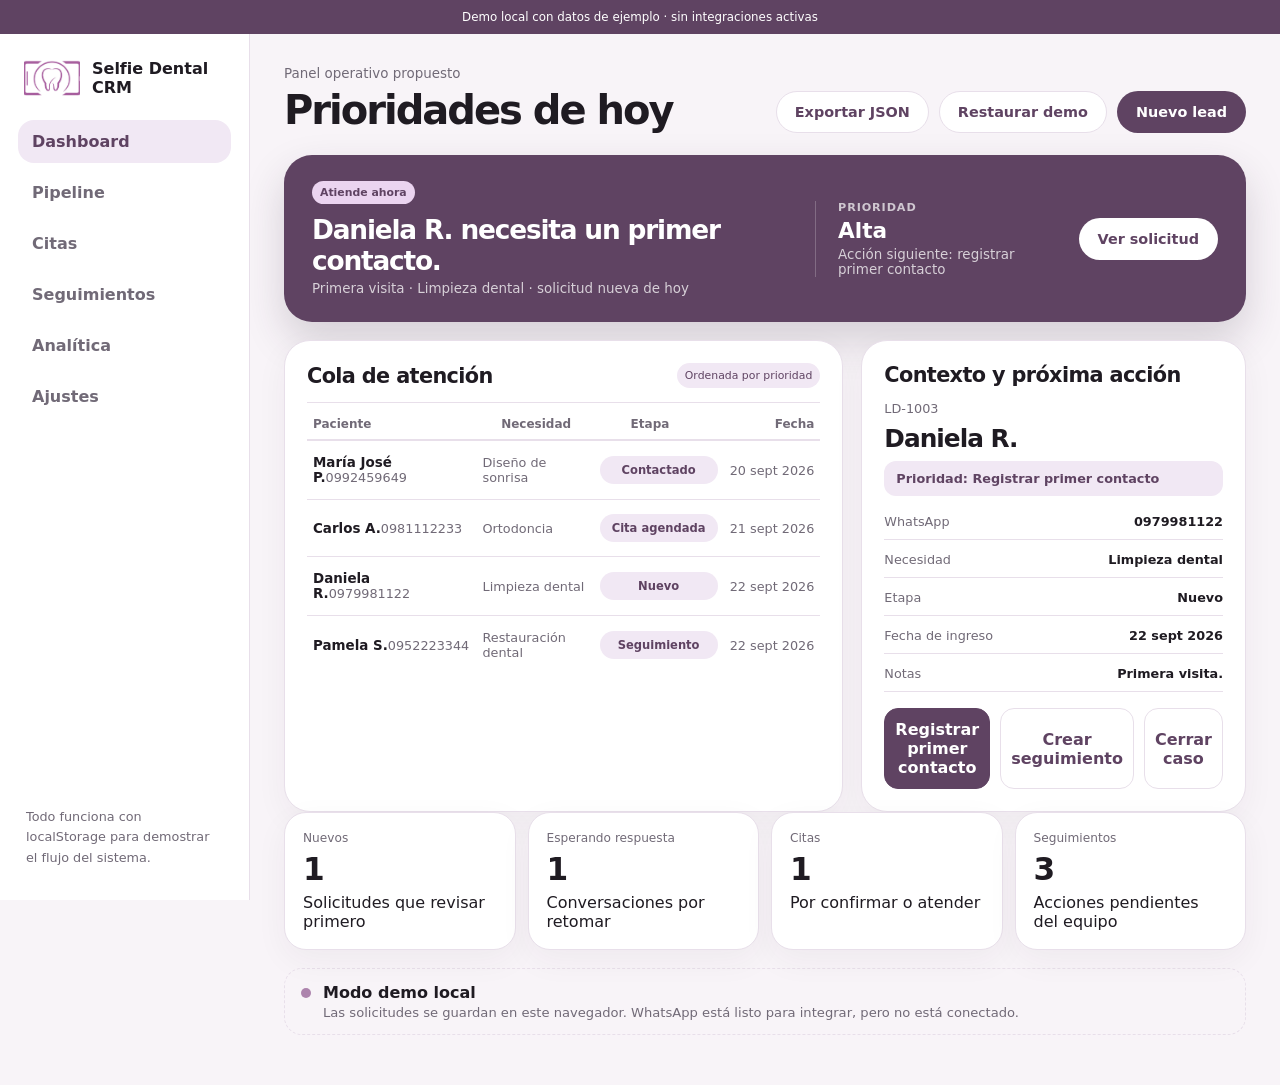
==== commit 87ae1cbc: "fix: refine CRM navigation and page motion" ====
--- a/crm.html
+++ b/crm.html
@@ -16,12 +16,12 @@
         <span>Selfie Dental CRM</span>
       </div>
       <nav>
-        <button class="side-item active" data-view="dashboard"><span>📊</span><span>Dashboard</span></button>
-        <button class="side-item" data-view="pipeline"><span>🗂️</span><span>Pipeline</span></button>
-        <button class="side-item" data-view="appointments"><span>📅</span><span>Citas</span></button>
-        <button class="side-item" data-view="tasks"><span>✅</span><span>Seguimientos</span></button>
-        <button class="side-item" data-view="analytics"><span>📈</span><span>Analítica</span></button>
-        <button class="side-item" data-view="settings"><span>⚙️</span><span>Ajustes</span></button>
+        <button class="side-item active" data-view="dashboard">Dashboard</button>
+        <button class="side-item" data-view="pipeline">Pipeline</button>
+        <button class="side-item" data-view="appointments">Citas</button>
+        <button class="side-item" data-view="tasks">Seguimientos</button>
+        <button class="side-item" data-view="analytics">Analítica</button>
+        <button class="side-item" data-view="settings">Ajustes</button>
       </nav>
       <div class="side-bottom">
         Todo funciona con localStorage para demostrar el flujo del sistema.
--- a/styles.css
+++ b/styles.css
@@ -18,7 +18,7 @@
 .hidden{display:none!important}.section-shell{width:min(1180px,calc(100% - 40px));margin:0 auto}.kicker{margin:0 0 10px;color:var(--lilac);text-transform:uppercase;letter-spacing:.14em;font-size:.75rem;font-weight:800}.light-kicker{color:#f1e7f5}h1,h2,h3,p{margin:0}
 
 .site-header{position:sticky;top:14px;z-index:30;width:min(1200px,calc(100% - 24px));margin:14px auto 0;display:grid;grid-template-columns:auto 1fr auto;gap:20px;align-items:center;background:rgba(255,255,255,.82);backdrop-filter:blur(20px);padding:12px 16px;border-radius:999px;border:1px solid rgba(255,255,255,.8);box-shadow:var(--shadow)}
-.brand{display:flex;align-items:center;gap:12px;min-width:0}.brand img{width:70px;height:46px;object-fit:contain;border-radius:10px;background:#fff}.brand-copy strong{display:block;font-size:1rem;letter-spacing:-.03em}.brand-copy span{display:block;font-size:.76rem;color:var(--muted)}
+.brand{display:flex;align-items:center;gap:12px;min-width:0}.brand img{width:88px;height:52px;object-fit:contain;border-radius:0;background:transparent}.brand-copy strong{display:block;font-size:1rem;letter-spacing:-.03em}.brand-copy span{display:block;font-size:.76rem;color:var(--muted)}
 .desktop-nav{display:flex;justify-content:center;gap:24px;font-size:.9rem;color:var(--muted)}.desktop-nav a:hover{color:var(--plum)}
 .header-actions{display:flex;gap:10px;align-items:center}
 .link-button{border:1px solid transparent;border-radius:999px;padding:12px 18px;font-weight:700;font-size:.9rem;display:inline-flex;align-items:center;justify-content:center;transition:transform 160ms ease,background-color 160ms ease,border-color 160ms ease,box-shadow 160ms ease}.link-button.primary{background:var(--plum);color:#fff}.link-button.ghost{background:#fff;border-color:var(--line);color:var(--plum)}.link-button.white{background:#fff;color:var(--plum)}.link-button.text-link{background:transparent;border:0;text-decoration:underline;color:#fff;padding:0}.link-button.large{padding:14px 20px}.link-button:active,.mini-button:active,.detail-actions button:active,.intent-item:active{transform:translateY(1px) scale(.985)}
@@ -42,7 +42,7 @@
 .pipeline{display:grid;grid-template-columns:repeat(6,minmax(190px,1fr));gap:12px;overflow:auto;padding-bottom:4px}.pipeline-col{background:var(--surface-2);border-radius:20px;padding:12px;min-height:320px}.pipeline-title{display:flex;justify-content:space-between;align-items:center;padding:2px 4px 12px;font-size:.78rem;font-weight:800}.count-badge{background:#fff;color:var(--muted);padding:4px 8px;border-radius:999px;font-size:.72rem}.lead-card{background:#fff;border:1px solid var(--line);border-radius:16px;padding:12px;margin-bottom:10px}.lead-card strong{display:block;font-size:.9rem}.lead-card p{color:var(--muted);font-size:.76rem;line-height:1.5;margin:6px 0}.lead-meta{display:flex;justify-content:space-between;color:#8a838d;font-size:.69rem;gap:8px}.card-actions{display:flex;gap:8px;margin-top:10px}.mini-button{border:1px solid var(--line);background:#fff;border-radius:999px;padding:8px 10px;font-size:.72rem;font-weight:700;color:var(--plum)}
 .table-grid{display:grid;grid-template-columns:1.2fr 1fr .8fr .8fr .8fr .8fr;gap:12px;align-items:center}.table-head{font-size:.75rem;font-weight:800;color:var(--muted);padding-bottom:8px;border-bottom:1px solid var(--line)}.task-list{display:grid;gap:12px}.task-item{display:flex;justify-content:space-between;gap:16px;align-items:center;background:var(--surface-2);border-radius:18px;padding:14px}.task-item strong{display:block;font-size:.92rem;margin-bottom:4px}.task-item span{color:var(--muted);font-size:.78rem}.task-pills{display:flex;gap:8px;flex-wrap:wrap}.tiny-pill{background:#fff;border:1px solid var(--line);border-radius:999px;padding:6px 9px;font-size:.72rem;color:var(--plum);font-weight:700}.bar-list{display:grid;gap:14px}.bar-item{display:grid;gap:6px}.bar-label{display:flex;justify-content:space-between;gap:12px;font-size:.82rem}.bar-track{height:12px;background:var(--surface-2);border-radius:999px;overflow:hidden}.bar-fill{height:100%;background:linear-gradient(90deg,var(--lilac),var(--plum));border-radius:999px}.helper-text{color:var(--muted);font-size:.8rem;line-height:1.65;margin-top:16px}.settings-actions{display:grid;gap:12px}
 
-@media(max-width:1080px){.desktop-nav{display:none}.intent-inner,.owner-section,.consult-section,.gallery-band,.process-grid,.location,.crm-bottom-grid,.full-width-grid{grid-template-columns:1fr}.service-grid{grid-template-columns:1fr}.metrics-row{grid-template-columns:1fr 1fr}.crm-layout{grid-template-columns:84px 1fr}.crm-sidebar{padding:18px 10px}.crm-brand span,.side-item span:last-child,.side-bottom{display:none}.side-item{justify-content:center}}
+@media(max-width:1080px){.desktop-nav{display:none}.intent-inner,.owner-section,.consult-section,.gallery-band,.process-grid,.location,.crm-bottom-grid,.full-width-grid{grid-template-columns:1fr}.service-grid{grid-template-columns:1fr}.metrics-row{grid-template-columns:1fr 1fr}.crm-layout{grid-template-columns:1fr}.crm-sidebar{display:none}}
 @media(hover:hover) and (pointer:fine){.link-button.primary:hover{background:var(--plum-deep);transform:translateY(-1px)}.desktop-nav a:hover{color:var(--plum)}.lead-row:hover{background:#fcf9fd}.intent-item:hover{border-color:var(--lilac)}.detail-actions button:hover,.mini-button:hover{border-color:var(--lilac)}}
 button:focus-visible,a:focus-visible,input:focus-visible,select:focus-visible,textarea:focus-visible{outline:3px solid rgba(173,132,173,.55);outline-offset:3px}
 @media(max-width:760px){.section-shell{width:calc(100% - 28px)}.site-header{grid-template-columns:minmax(0,1fr) auto;gap:8px;padding:10px 12px}.brand{gap:8px}.brand img{width:52px;height:40px}.brand-copy strong{font-size:.9rem}.brand-copy span{font-size:.68rem}.header-actions .link-button.primary{padding:11px 12px;font-size:.75rem;white-space:nowrap}.header-actions .desktop-only{display:none!important}.hero-full{min-height:88vh}.hero-card{max-width:100%}.hero-card h1{font-size:clamp(3rem,14vw,4.7rem)}.hero-actions,.location-actions,.dialog-actions{flex-direction:column;align-items:flex-start}.stats-strip{grid-template-columns:1fr;margin-top:-28px}.intent-item{grid-template-columns:40px 1fr}.intent-item small{display:none}.gallery-card,.gallery-small{min-height:340px}.conversion-card{grid-template-columns:1fr;padding:32px 24px}.align-right{justify-content:flex-start}.footer{flex-direction:column;align-items:flex-start}.form-grid{grid-template-columns:1fr}.form-grid .wide{grid-column:auto}.crm-layout{grid-template-columns:1fr}.crm-sidebar{display:none}.crm-main{padding:20px 14px 40px}.crm-topbar{flex-direction:column;align-items:flex-start}.crm-topbar h1{font-size:2rem}.metrics-row{grid-template-columns:1fr 1fr}.lead-row{grid-template-columns:1fr .9fr}.lead-row>*:nth-child(3),.lead-row>*:nth-child(4){display:none}.table-grid{grid-template-columns:1fr 1fr}.table-head:nth-child(n+3),.appointment-cell-extra{display:none}.detail-actions{grid-template-columns:1fr}.task-item{flex-direction:column;align-items:flex-start}.booking-shell{padding:24px 20px}.integration-notice{padding:13px}.crm-actions .link-button{padding:10px 12px;font-size:.78rem}}
@@ -53,3 +53,4 @@
 .system-section{position:relative;padding:94px 0 104px;background:#f1e8f4;overflow:hidden}.system-section:before{content:"";position:absolute;right:-14vw;top:-20vw;width:54vw;height:54vw;border-radius:50%;background:rgba(255,255,255,.44)}.system-section .section-shell{position:relative}.system-heading{display:grid;grid-template-columns:1fr .75fr;gap:44px;align-items:end;margin-bottom:36px}.system-heading h2{font-size:clamp(2.6rem,5vw,5rem);letter-spacing:-.065em;line-height:.94;max-width:10ch}.system-heading>p{color:var(--plum);line-height:1.7;max-width:43ch}.system-journey{display:grid;grid-template-columns:1fr 54px 1fr 54px 1fr;align-items:center}.journey-step{min-height:260px;padding:24px;border:1px solid rgba(95,67,98,.16);border-radius:28px;background:rgba(255,255,255,.8);box-shadow:0 18px 38px rgba(58,39,61,.08)}.journey-step.panel{background:var(--plum);color:#fff;border-color:var(--plum);transform:translateY(-10px)}.journey-icon{width:48px;height:48px;display:grid;place-items:center;border-radius:15px;background:var(--lavender);color:var(--plum);font-size:1.5rem;font-weight:800}.panel .journey-icon{background:rgba(255,255,255,.18);color:#fff}.step-badge{display:inline-flex;margin:18px 0 12px;padding:5px 8px;border-radius:999px;background:var(--lavender);color:var(--plum);font-size:.68rem;font-weight:800}.panel .step-badge{background:#f0dff5;color:var(--plum)}.journey-step h3{font-size:1.5rem;letter-spacing:-.04em}.journey-step p{margin:10px 0 20px;color:var(--muted);font-size:.9rem;line-height:1.65}.journey-step small{display:block;color:var(--plum);font-weight:750}.panel p,.panel small{color:rgba(255,255,255,.82)}.journey-connector{text-align:center;color:var(--plum);font-size:1.8rem;font-weight:400}.system-disclosure{margin:24px 0 34px;color:var(--plum);font-size:.84rem;line-height:1.6}.landing-dashboard{background:#fff;border:1px solid rgba(95,67,98,.14);border-radius:30px;padding:26px;box-shadow:0 24px 60px rgba(58,39,61,.12)}.preview-head{display:flex;justify-content:space-between;align-items:center;gap:16px;padding-bottom:20px;border-bottom:1px solid var(--line)}.preview-head span,.preview-action>span{font-size:.72rem;color:var(--muted);font-weight:800;text-transform:uppercase;letter-spacing:.08em}.preview-head h3{font-size:1.8rem;letter-spacing:-.05em;margin-top:4px}.priority-preview{display:grid;grid-template-columns:auto 1.25fr 1fr;gap:18px;align-items:center;padding:22px 0}.priority-mark{width:44px;height:44px;display:grid;place-items:center;border-radius:14px;background:#5f4362;color:#fff;font-size:1.35rem;font-weight:800}.urgent-badge{display:inline-flex;padding:5px 8px;border-radius:999px;background:#f1e8f4;color:var(--plum);font-size:.68rem;font-weight:800}.priority-preview h4{font-size:1.15rem;letter-spacing:-.03em;margin:7px 0}.priority-preview p,.preview-action small{color:var(--muted);font-size:.82rem;line-height:1.5}.preview-action{padding-left:20px;border-left:1px solid var(--line);display:grid;gap:5px}.preview-action strong{color:var(--plum);font-size:.94rem}.preview-footer{display:flex;gap:10px;flex-wrap:wrap;padding-top:16px;border-top:1px solid var(--line)}.preview-footer span{padding:6px 9px;background:var(--surface-2);border-radius:999px;color:var(--muted);font-size:.74rem}
 .now-action{display:grid;grid-template-columns:1.3fr .65fr auto;gap:24px;align-items:center;padding:26px 28px;margin-bottom:18px;border-radius:28px;background:var(--plum);color:#fff;box-shadow:0 18px 40px rgba(58,39,61,.18)}.now-label{display:inline-flex;padding:5px 8px;border-radius:999px;background:#ebd4f0;color:var(--plum);font-size:.68rem;font-weight:850}.now-action h2{margin:10px 0 5px;font-size:1.65rem;letter-spacing:-.045em}.now-action p,.now-action-context small{color:rgba(255,255,255,.75);font-size:.84rem}.now-action-context{padding-left:22px;border-left:1px solid rgba(255,255,255,.22);display:grid;gap:4px}.now-action-context span{font-size:.7rem;color:rgba(255,255,255,.7);font-weight:800;text-transform:uppercase;letter-spacing:.08em}.now-action-context strong{font-size:1.35rem}.integration-subtle{margin-top:18px;margin-bottom:0;background:transparent;border-style:dashed;box-shadow:none}
 @media(max-width:760px){.proposal-eyebrow{font-size:.7rem;margin-bottom:14px}.hero-flow-chip{gap:7px;padding:11px;font-size:.7rem}.hero-flow-chip i{width:10px}.system-section{padding:66px 0 72px}.system-heading{grid-template-columns:1fr;gap:16px;margin-bottom:28px}.system-heading h2{font-size:clamp(2.5rem,13vw,3.9rem)}.system-journey{grid-template-columns:1fr;gap:10px}.journey-connector{height:28px;transform:rotate(90deg)}.journey-step{min-height:auto;padding:22px}.journey-step.panel{transform:none}.system-disclosure{margin:20px 0 24px}.landing-dashboard{padding:18px;border-radius:24px}.preview-head{align-items:flex-start;flex-direction:column}.preview-head .link-button{width:100%}.priority-preview{grid-template-columns:auto 1fr;gap:12px}.preview-action{grid-column:1/-1;padding:14px 0 0;border-left:0;border-top:1px solid var(--line)}.now-action{grid-template-columns:1fr;gap:15px;padding:22px}.now-action-context{padding:14px 0 0;border-left:0;border-top:1px solid rgba(255,255,255,.22)}.now-action .link-button{width:100%}.integration-subtle{display:none}}
+.hero-entrance>*{animation:hero-rise .64s cubic-bezier(.22,1,.36,1) both}.hero-entrance>*:nth-child(2){animation-delay:70ms}.hero-entrance>*:nth-child(3){animation-delay:140ms}.hero-entrance>*:nth-child(4){animation-delay:210ms}.system-section.is-visible .journey-step{animation:system-rise .48s cubic-bezier(.22,1,.36,1) both}.system-section.is-visible .journey-step:nth-of-type(2){animation-delay:80ms}.system-section.is-visible .journey-step:nth-of-type(3){animation-delay:160ms}@keyframes hero-rise{from{opacity:0;transform:translateY(18px)}to{opacity:1;transform:none}}@keyframes system-rise{from{opacity:0;transform:translateY(20px) scale(.985)}to{opacity:1;transform:none}}
